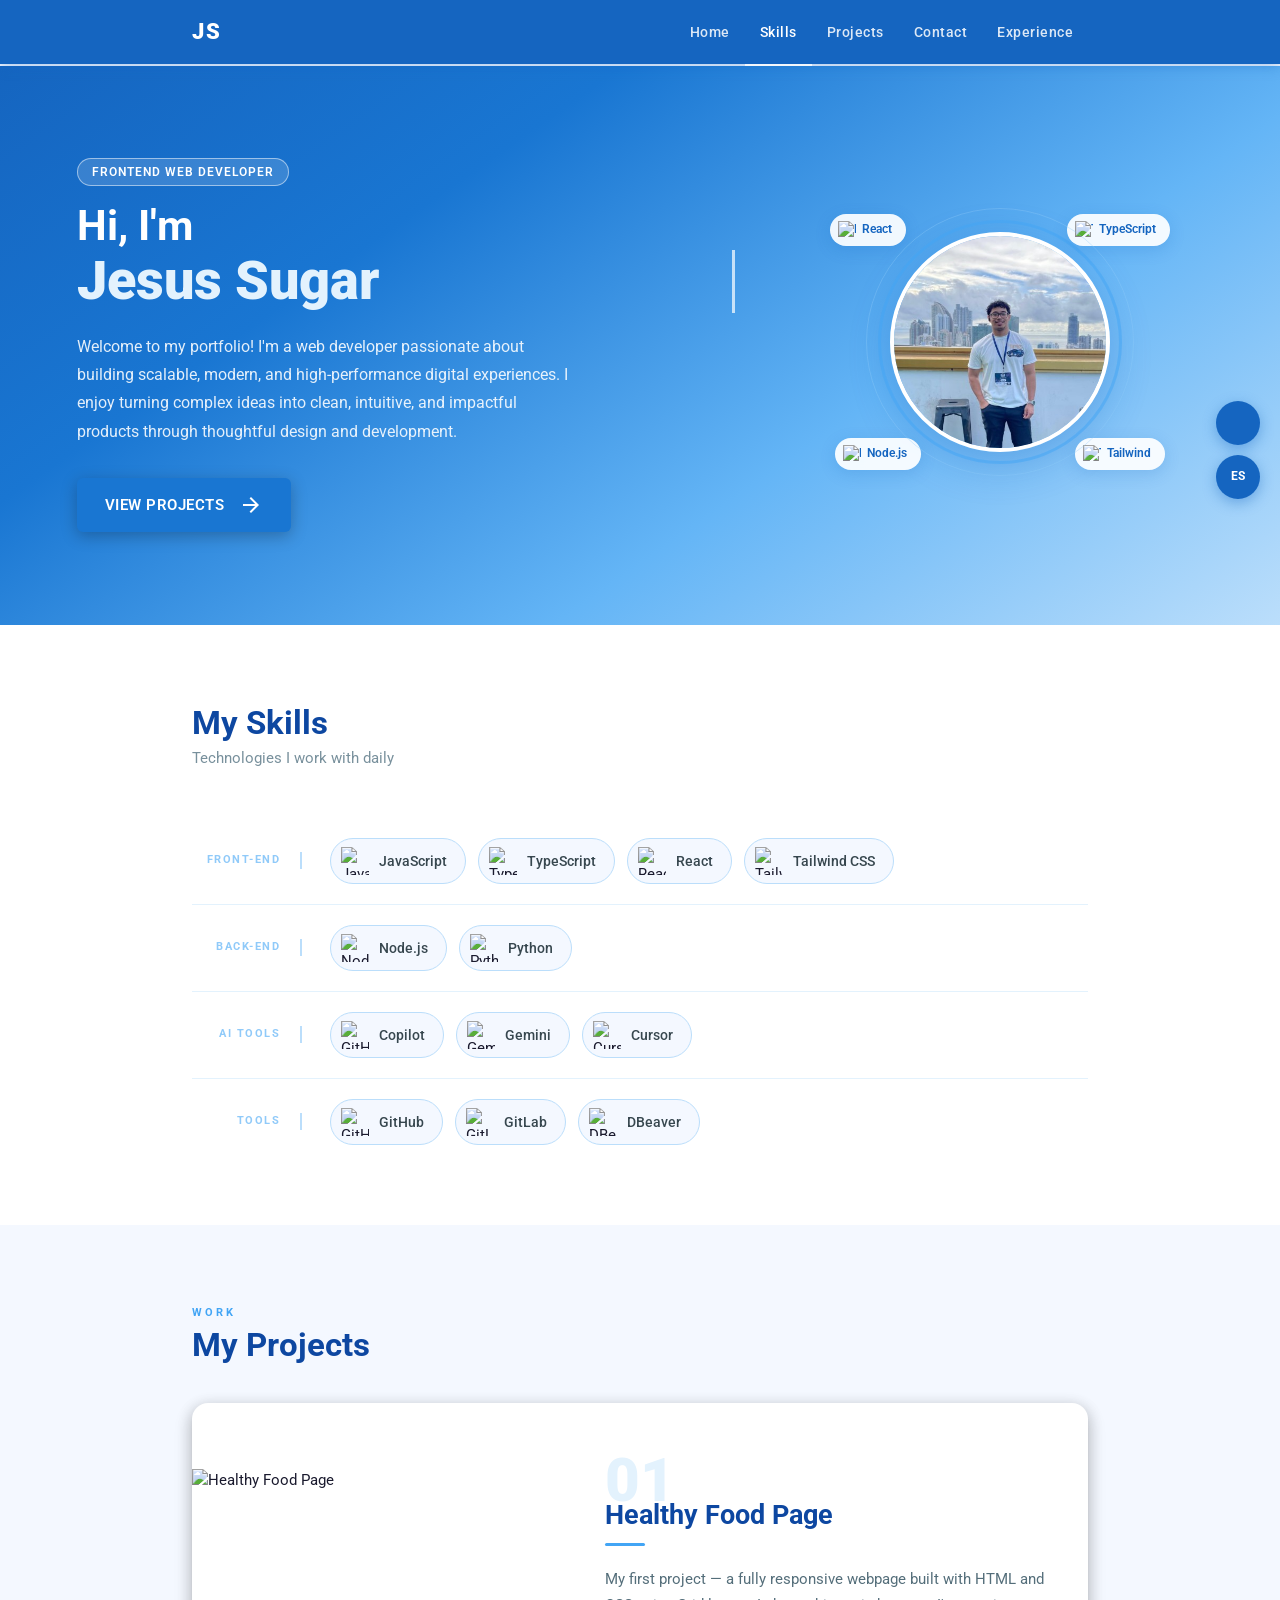
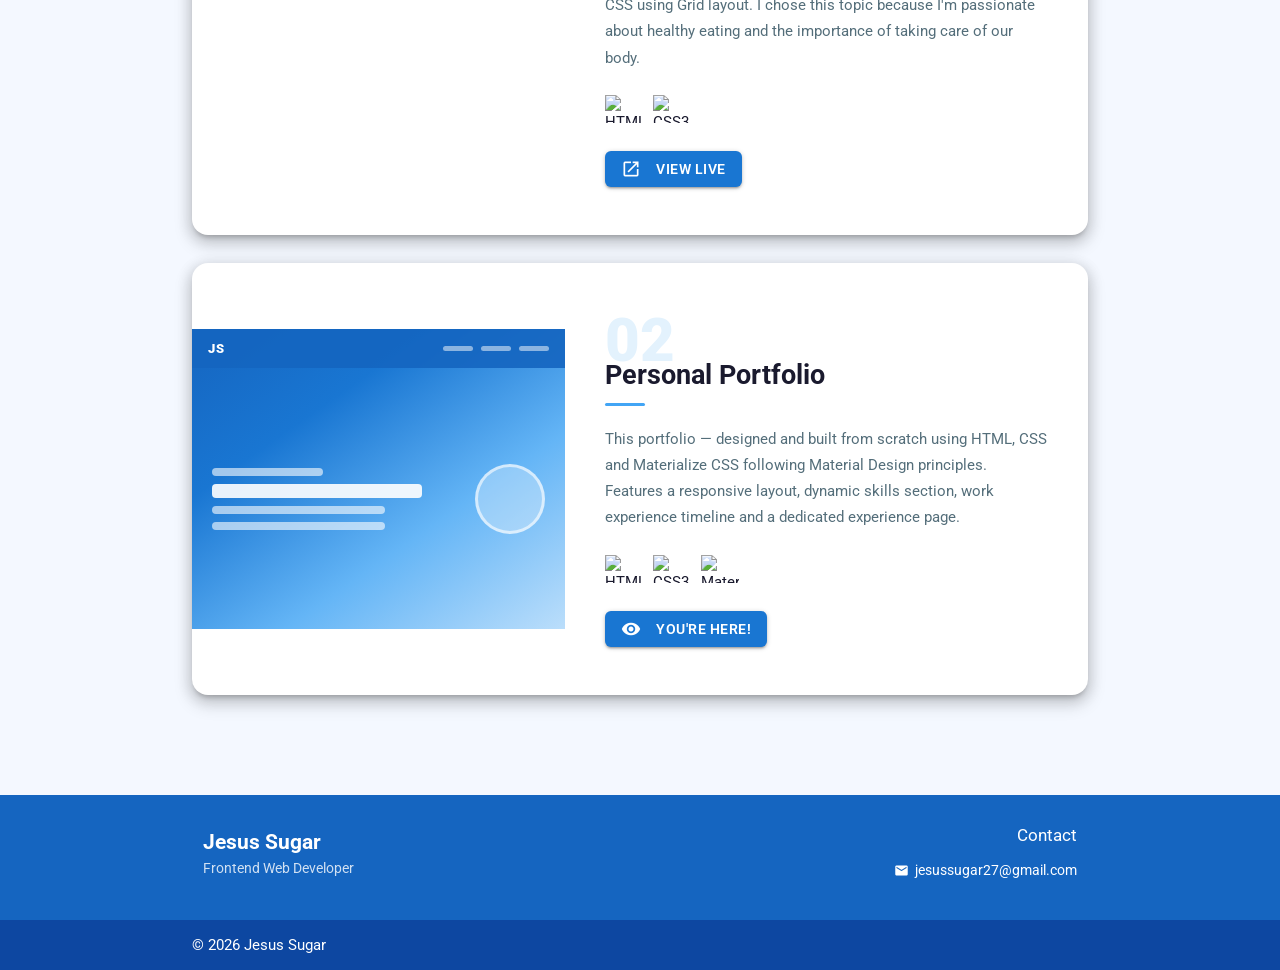
==== index.html @ a358cb71 "changing the position of the experience on the navbar" ====
<!DOCTYPE html>
<html lang="en">
<head>
    <meta charset="UTF-8">
    <meta name="viewport" content="width=device-width, initial-scale=1.0">
    <meta name="description" content="Jesus Sugar - Frontend Web Developer Portfolio">
    <link rel="stylesheet" href="https://cdnjs.cloudflare.com/ajax/libs/materialize/1.0.0/css/materialize.min.css">
    <link href="https://fonts.googleapis.com/icon?family=Material+Icons" rel="stylesheet">
    <link href="https://fonts.googleapis.com/css2?family=Roboto:wght@300;400;500;700;900&display=swap" rel="stylesheet">
    <link rel="stylesheet" href="Style.css">
    <title>Jesus Sugar - Portfolio</title>
</head>
<body>

    <header>
        <nav class="top-nav">
            <div class="nav-wrapper container">
                <a href="#hero" class="brand-logo">JS</a>
                <a href="#" data-target="mobile-nav" class="sidenav-trigger right">
                    <i class="material-icons">menu</i>
                </a>
                <ul class="right hide-on-med-and-down">
                    <li><a href="#hero"           data-i18n="nav.home">Home</a></li>
                    <li><a href="#technologies"   data-i18n="nav.skills">Skills</a></li>
                    <li><a href="#projects"       data-i18n="nav.projects">Projects</a></li>
                    <li><a href="#contact"        data-i18n="nav.contact">Contact</a></li>
                    <li><a href="experience.html" data-i18n="nav.experience">Experience</a></li>
                </ul>
            </div>
        </nav>
        <ul class="sidenav" id="mobile-nav">
            <li><a href="#hero"           data-i18n="nav.home">Home</a></li>
            <li><a href="#technologies"   data-i18n="nav.skills">Skills</a></li>
            <li><a href="#projects"       data-i18n="nav.projects">Projects</a></li>
            <li><a href="#contact"        data-i18n="nav.contact">Contact</a></li>
            <li><a href="experience.html" data-i18n="nav.experience">Experience</a></li>
        </ul>
    </header>

    <main>

        <!-- Hero -->
        <section id="hero" class="hero-section">
            <div class="row valign-wrapper hero-row no-margin">

                <div class="col s12 m7 hero-text-col">
                    <span class="hero-tag" data-i18n="hero.tag">Frontend Web Developer</span>
                    <h1 class="hero-title">
                        <span data-i18n="hero.greeting">Hi, I'm</span><br>
                        <span class="hero-name">Jesus Sugar</span>
                    </h1>
                    <p class="hero-description" data-i18n="hero.desc">
                        Welcome to my portfolio! I'm a web developer passionate about building scalable,
                        modern, and high-performance digital experiences. I enjoy turning complex ideas
                        into clean, intuitive, and impactful products through thoughtful design and development.
                    </p>
                    <a href="#projects" class="btn btn-large blue darken-2 waves-effect waves-light hero-btn">
                        <span data-i18n="hero.btn">View Projects</span>
                        <i class="material-icons right">arrow_forward</i>
                    </a>
                </div>

                <div class="col s12 m5 center-align hero-photo-col">
                    <div class="photo-ring">
                        <img src="./Picture/My image.jpg" alt="Jesus Sugar" class="profile-photo circle">
                        <div class="floating-chip fc-1"><img src="https://cdn.simpleicons.org/react/61DAFB" alt="React"> React</div>
                        <div class="floating-chip fc-2"><img src="https://cdn.simpleicons.org/typescript/3178C6" alt="TypeScript"> TypeScript</div>
                        <div class="floating-chip fc-3"><img src="https://cdn.simpleicons.org/nodedotjs/5FA04E" alt="Node.js"> Node.js</div>
                        <div class="floating-chip fc-4"><img src="https://cdn.simpleicons.org/tailwindcss/06B6D4" alt="Tailwind"> Tailwind</div>
                    </div>
                </div>

            </div>
        </section>

        <!-- Skills -->
        <section id="technologies" class="technologies-section">
            <div class="container">
                <div class="skills-header">
                    <h2 class="section-title" data-i18n="skills.title">My Skills</h2>
                    <p class="section-subtitle" data-i18n="skills.subtitle">Technologies I work with daily</p>
                </div>
                <div class="skill-group">
                    <div class="skill-label" data-i18n="skills.frontend">Front&#8209;end</div>
                    <div class="skill-chips">
                        <div class="tech-chip hoverable"><img src="https://cdn.simpleicons.org/javascript/F7DF1E" alt="JavaScript"><span>JavaScript</span></div>
                        <div class="tech-chip hoverable"><img src="https://cdn.simpleicons.org/typescript/3178C6" alt="TypeScript"><span>TypeScript</span></div>
                        <div class="tech-chip hoverable"><img src="https://cdn.simpleicons.org/react/61DAFB" alt="React"><span>React</span></div>
                        <div class="tech-chip hoverable"><img src="https://cdn.simpleicons.org/tailwindcss/06B6D4" alt="Tailwind CSS"><span>Tailwind CSS</span></div>
                    </div>
                </div>
                <div class="skill-group">
                    <div class="skill-label" data-i18n="skills.backend">Back&#8209;end</div>
                    <div class="skill-chips">
                        <div class="tech-chip hoverable"><img src="https://cdn.simpleicons.org/nodedotjs/5FA04E" alt="Node.js"><span>Node.js</span></div>
                        <div class="tech-chip hoverable"><img src="https://cdn.simpleicons.org/python/3776AB" alt="Python"><span>Python</span></div>
                    </div>
                </div>
                <div class="skill-group">
                    <div class="skill-label" data-i18n="skills.ai">AI Tools</div>
                    <div class="skill-chips">
                        <div class="tech-chip hoverable"><img src="https://cdn.simpleicons.org/githubcopilot/1565C0" alt="GitHub Copilot"><span>Copilot</span></div>
                        <div class="tech-chip hoverable"><img src="https://cdn.simpleicons.org/googlegemini/8E75B2" alt="Gemini"><span>Gemini</span></div>
                        <div class="tech-chip hoverable"><img src="https://cdn.simpleicons.org/cursor/1565C0" alt="Cursor"><span>Cursor</span></div>
                    </div>
                </div>
                <div class="skill-group no-border">
                    <div class="skill-label" data-i18n="skills.tools">Tools</div>
                    <div class="skill-chips">
                        <div class="tech-chip hoverable"><img src="https://cdn.simpleicons.org/github/181717" alt="GitHub"><span>GitHub</span></div>
                        <div class="tech-chip hoverable"><img src="https://cdn.simpleicons.org/gitlab/FC6D26" alt="GitLab"><span>GitLab</span></div>
                        <div class="tech-chip hoverable"><img src="https://cdn.simpleicons.org/dbeaver/1565C0" alt="DBeaver"><span>DBeaver</span></div>
                    </div>
                </div>
            </div>
        </section>

        <!-- Projects -->
        <section id="projects" class="projects-section">
            <div class="container">
                <div class="projects-header">
                    <span class="section-label" data-i18n="projects.label">WORK</span>
                    <h2 class="section-title" data-i18n="projects.title">My Projects</h2>
                </div>

                <div class="project-wide-card z-depth-3">
                    <div class="row no-margin valign-wrapper">
                        <div class="col s12 m5 no-padding">
                            <img src="./Picture/HEALTHYY.png" alt="Healthy Food Page" class="project-wide-img">
                        </div>
                        <div class="col s12 m7 project-content-col">
                            <span class="project-number">01</span>
                            <h3 class="project-title-wide">
                                <a href="https://healthy-food-pa.vercel.app/" target="_blank" rel="noopener">Healthy Food Page</a>
                            </h3>
                            <div class="project-divider"></div>
                            <p class="project-desc" data-i18n="projects.p1.desc">My first project &mdash; a fully responsive webpage built with HTML and CSS using Grid layout. I chose this topic because I'm passionate about healthy eating and the importance of taking care of our body.</p>
                            <div class="project-icons">
                                <img src="./Picture/html5 (1).svg" alt="HTML5" class="project-icon">
                                <img src="./Picture/css_old (1).svg" alt="CSS3" class="project-icon">
                            </div>
                            <a href="https://healthy-food-pa.vercel.app/" target="_blank" rel="noopener" class="btn blue darken-2 waves-effect waves-light project-btn">
                                <i class="material-icons left">open_in_new</i><span data-i18n="projects.p1.btn">View Live</span>
                            </a>
                        </div>
                    </div>
                </div>

                <div class="project-wide-card z-depth-3" style="margin-top:28px;">
                    <div class="row no-margin valign-wrapper">
                        <div class="col s12 m5 no-padding">
                            <div class="project-portfolio-preview">
                                <div class="preview-navbar"><span class="preview-logo">JS</span><div class="preview-nav-links"><span></span><span></span><span></span></div></div>
                                <div class="preview-hero"><div class="preview-text-lines"><span class="preview-line preview-line-sm"></span><span class="preview-line preview-line-lg"></span><span class="preview-line preview-line-md"></span><span class="preview-line preview-line-md"></span></div><div class="preview-circle"></div></div>
                            </div>
                        </div>
                        <div class="col s12 m7 project-content-col">
                            <span class="project-number">02</span>
                            <h3 class="project-title-wide"><span data-i18n="projects.p2.title">Personal Portfolio</span></h3>
                            <div class="project-divider"></div>
                            <p class="project-desc" data-i18n="projects.p2.desc">This portfolio &mdash; designed and built from scratch using HTML, CSS and Materialize CSS following Material Design principles. Features a responsive layout, dynamic skills section, work experience timeline and a dedicated experience page.</p>
                            <div class="project-icons">
                                <img src="./Picture/html5 (1).svg" alt="HTML5" class="project-icon">
                                <img src="./Picture/css_old (1).svg" alt="CSS3" class="project-icon">
                                <img src="https://cdn.simpleicons.org/materialdesign/757575" alt="Material Design" class="project-icon">
                            </div>
                            <a href="#hero" class="btn blue darken-2 waves-effect waves-light project-btn">
                                <i class="material-icons left">visibility</i><span data-i18n="projects.p2.btn">You're here!</span>
                            </a>
                        </div>
                    </div>
                </div>

            </div>
        </section>

    </main>

    <footer id="contact" class="page-footer blue darken-3">
        <div class="container">
            <div class="row">
                <div class="col s12 m6">
                    <h5 class="white-text footer-name">Jesus Sugar</h5>
                    <p class="white-text footer-role" data-i18n="footer.role">Frontend Web Developer</p>
                </div>
                <div class="col s12 m6 right-align-on-desktop">
                    <h6 class="white-text" data-i18n="footer.contact">Contact</h6>
                    <p><a href="mailto:jesussugar27@gmail.com" class="white-text footer-link"><i class="material-icons tiny">email</i> jesussugar27@gmail.com</a></p>
                </div>
            </div>
        </div>
        <div class="footer-copyright blue darken-4">
            <div class="container white-text">&copy; 2026 Jesus Sugar</div>
        </div>
    </footer>

    <script src="https://cdnjs.cloudflare.com/ajax/libs/materialize/1.0.0/js/materialize.min.js"></script>
    <script src="main.js"></script>
</body>
</html>
---- Style.css ----
/* ─── Global ─────────────────────────────────────────────── */
*, *::before, *::after {
    box-sizing: border-box;
}

html, body {
    overflow-x: hidden;
    width: 100%;
}

html {
    scroll-behavior: smooth;
    scroll-padding-top: 64px;
}

body {
    font-family: 'Roboto', sans-serif;
    background-color: #f4f8ff;
    color: #1a1a2e;
    margin: 0;
    padding: 0;
}

/* ─── Navbar ─────────────────────────────────────────────── */
.top-nav {
    background-color: #1565C0;
    position: sticky;
    top: 0;
    z-index: 100;
    box-shadow: 0 2px 12px rgba(21, 101, 192, 0.35);
}

.top-nav .brand-logo {
    font-weight: 900;
    font-size: 22px;
    letter-spacing: 2px;
    color: #ffffff;
}

.top-nav ul a {
    color: rgba(255, 255, 255, 0.85);
    font-weight: 500;
    font-size: 0.9rem;
    letter-spacing: 0.5px;
    transition: color 0.2s;
}

.top-nav ul a:hover {
    color: #ffffff;
    background: transparent;
}

.sidenav a {
    color: #1565C0;
    font-weight: 500;
}

/* ─── Hero ───────────────────────────────────────────────── */
.hero-section {
    background: linear-gradient(145deg, #1565C0 0%, #1976D2 30%, #64B5F6 65%, #BBDEFB 100%);
    padding: 89px 0 90px;
    position: relative;
    overflow: hidden;
    width: 100%;
}

.hero-row {
    min-height: 380px;
    width: 100%;
}

.hero-text-col {
    padding-left: 6% !important;
    padding-right: 16px;
}

.hero-photo-col {
    padding-right: 3% !important;
}

.hero-tag {
    display: inline-block;
    background-color: rgba(255, 255, 255, 0.15);
    color: #ffffff;
    border: 1px solid rgba(255, 255, 255, 0.5);
    border-radius: 20px;
    padding: 4px 14px;
    font-size: 0.8rem;
    font-weight: 600;
    letter-spacing: 1px;
    text-transform: uppercase;
    margin-bottom: 16px;
}

.hero-title {
    font-size: 2.8rem;
    font-weight: 700;
    color: #ffffff;
    line-height: 1.15;
    margin: 0 0 6px;
}

.hero-name {
    font-size: 3.6rem;
    font-weight: 900;
    color: #E3F2FD;
    display: block;
}

.hero-description {
    font-size: 1.05rem;
    line-height: 1.8;
    color: rgba(255, 255, 255, 0.88);
    max-width: 500px;
    margin: 20px 0 32px;
}

.hero-btn {
    border-radius: 6px;
    font-weight: 600;
    letter-spacing: 0.5px;
    color: #ffffff !important;
    box-shadow: 0 4px 16px rgba(0, 0, 0, 0.25);
}

/* Photo with decorative ring */
.hero-photo-col {
    position: relative;
    overflow: visible;
}

.photo-ring {
    display: inline-block;
    position: relative;
}

.photo-ring::before {
    content: '';
    position: absolute;
    inset: -12px;
    border-radius: 50%;
    border: 3px solid #42A5F5;
    opacity: 0.5;
}

.photo-ring::after {
    content: '';
    position: absolute;
    inset: -24px;
    border-radius: 50%;
    border: 1px solid #90CAF9;
    opacity: 0.35;
}

.profile-photo {
    width: 220px;
    height: 220px;
    object-fit: cover;
    border: 4px solid #ffffff;
    box-shadow: 0 12px 40px rgba(21, 101, 192, 0.3);
    display: block;
    margin: 0 auto;
}

/* ─── Floating chips (hero) ──────────────────────────────── */
.floating-chip {
    position: absolute;
    display: flex;
    align-items: center;
    gap: 6px;
    background: rgba(255, 255, 255, 0.92);
    backdrop-filter: blur(6px);
    border-radius: 20px;
    padding: 7px 14px 7px 8px;
    font-size: 0.78rem;
    font-weight: 600;
    color: #1565C0;
    box-shadow: 0 4px 16px rgba(21, 101, 192, 0.18);
    white-space: nowrap;
    animation: floatChip 3.5s ease-in-out infinite;
}

.floating-chip img {
    width: 18px;
    height: 18px;
    object-fit: contain;
}

.fc-1 { top: -18px;  left: -60px;  animation-delay: 0s;    }
.fc-2 { top: -18px;  right: -60px; animation-delay: 0.8s;  }
.fc-3 { bottom: -18px; left: -55px;  animation-delay: 1.6s;  }
.fc-4 { bottom: -18px; right: -55px; animation-delay: 2.4s;  }

@keyframes floatChip {
    0%,  100% { transform: translateY(0);   }
    50%        { transform: translateY(-7px); }
}

/* ─── Skills ─────────────────────────────────────────────── */
.technologies-section {
    padding: 80px 0 60px;
    background-color: #ffffff;
}

.skills-header {
    margin-bottom: 48px;
}

.section-title {
    font-size: 2.2rem;
    font-weight: 700;
    color: #0D47A1;
    margin: 0 0 6px;
}

.section-subtitle {
    font-size: 1rem;
    color: #78909c;
    margin: 0;
}

/* Horizontal category rows */
.skill-group {
    display: flex;
    align-items: center;
    gap: 28px;
    padding: 20px 0;
    border-bottom: 1px solid #E3F2FD;
}

.skill-group.no-border {
    border-bottom: none;
}

.skill-label {
    flex: 0 0 110px;
    font-size: 0.75rem;
    font-weight: 700;
    text-transform: uppercase;
    letter-spacing: 1.5px;
    color: #90CAF9;
    text-align: right;
    padding-right: 20px;
    border-right: 2px solid #BBDEFB;
    white-space: nowrap;
}

.skill-chips {
    display: flex;
    flex-wrap: wrap;
    gap: 12px;
}

/* Chip: icon + label side by side */
.tech-chip {
    display: flex;
    align-items: center;
    gap: 10px;
    background-color: #f4f8ff;
    border: 1px solid #BBDEFB;
    border-radius: 40px;
    padding: 8px 18px 8px 10px;
    cursor: default;
    transition: box-shadow 0.2s, transform 0.2s, border-color 0.2s;
}

.tech-chip:hover {
    transform: translateY(-2px);
    border-color: #90CAF9;
    box-shadow: 0 4px 14px rgba(21, 101, 192, 0.12);
}

.tech-chip img {
    width: 28px;
    height: 28px;
    object-fit: contain;
    flex-shrink: 0;
}

.tech-chip span {
    font-size: 0.9rem;
    font-weight: 500;
    color: #37474f;
    white-space: nowrap;
}

/* ─── Experience ─────────────────────────────────────────── */
.experience-section {
    padding: 80px 0 60px;
    background-color: #f4f8ff;
}

.experience-header {
    margin-bottom: 48px;
}

.timeline {
    position: relative;
    padding-left: 36px;
}

.timeline::before {
    content: '';
    position: absolute;
    left: 8px;
    top: 0;
    bottom: 0;
    width: 2px;
    background: linear-gradient(to bottom, #1565C0, #BBDEFB);
    border-radius: 2px;
}

.timeline-item {
    position: relative;
    margin-bottom: 20px;
}

.timeline-dot {
    position: absolute;
    left: -32px;
    top: 24px;
    width: 14px;
    height: 14px;
    border-radius: 50%;
    background-color: #1565C0;
    border: 3px solid #ffffff;
    box-shadow: 0 0 0 2px #1565C0;
}

.timeline-card {
    background: #ffffff;
    border-radius: 12px;
    padding: 28px 32px;
    border-left: 4px solid #1565C0;
}

.timeline-card-header {
    display: flex;
    justify-content: space-between;
    align-items: flex-start;
    gap: 16px;
    flex-wrap: wrap;
    margin-bottom: 16px;
}

.exp-role {
    font-size: 1.3rem;
    font-weight: 700;
    color: #0D47A1;
    margin: 0 0 4px;
}

.exp-company {
    font-size: 0.95rem;
    color: #546e7a;
    font-weight: 500;
    margin: 0;
    display: flex;
    align-items: center;
    gap: 4px;
}

.exp-date {
    font-size: 0.8rem;
    font-weight: 600;
    color: #ffffff;
    background-color: #1565C0;
    border-radius: 20px;
    padding: 4px 12px;
    white-space: nowrap;
    display: flex;
    align-items: center;
    gap: 4px;
    height: fit-content;
}

.exp-description {
    font-size: 0.98rem;
    line-height: 1.75;
    color: #546e7a;
    margin-bottom: 20px;
}

.exp-tags {
    display: flex;
    flex-wrap: wrap;
    gap: 8px;
}

.exp-tag {
    font-size: 0.78rem;
    font-weight: 600;
    color: #1565C0;
    background-color: #E3F2FD;
    border: 1px solid #BBDEFB;
    border-radius: 4px;
    padding: 3px 10px;
    letter-spacing: 0.3px;
}

/* ─── Projects ───────────────────────────────────────────── */
.projects-section {
    padding: 80px 0 100px;
    background-color: #f4f8ff;
}

.projects-header {
    margin-bottom: 40px;
}

.section-label {
    font-size: 0.72rem;
    font-weight: 700;
    letter-spacing: 3px;
    color: #42A5F5;
    text-transform: uppercase;
    display: block;
    margin-bottom: 6px;
}

/* Wide horizontal project card */
.project-wide-card {
    background: #ffffff;
    border-radius: 16px;
    overflow: hidden;
}

.no-margin {
    margin: 0 !important;
}

.no-padding {
    padding: 0 !important;
}

.project-wide-img {
    width: 100%;
    height: 100%;
    min-height: 300px;
    object-fit: cover;
    display: block;
}

.project-content-col {
    padding: 48px 40px !important;
}

.project-number {
    font-size: 4rem;
    font-weight: 900;
    color: #E3F2FD;
    line-height: 1;
    display: block;
    margin-bottom: -10px;
}

.project-title-wide {
    font-size: 1.8rem;
    font-weight: 700;
    margin: 0 0 12px;
}

.project-title-wide a {
    color: #0D47A1;
    text-decoration: none;
    transition: color 0.2s;
}

.project-title-wide a:hover {
    color: #1976D2;
}

.project-divider {
    width: 40px;
    height: 3px;
    background-color: #42A5F5;
    border-radius: 2px;
    margin-bottom: 20px;
}

.project-desc {
    font-size: 1rem;
    line-height: 1.75;
    color: #546e7a;
    margin-bottom: 24px;
}

.project-icons {
    display: flex;
    align-items: center;
    gap: 10px;
    margin-bottom: 28px;
}

.project-icon {
    width: 38px;
    height: 28px;
    object-fit: contain;
}

.project-btn {
    border-radius: 6px;
    font-weight: 600;
}

/* ─── Portfolio preview (project 02) ────────────────────── */
.project-portfolio-preview {
    width: 100%;
    height: 100%;
    min-height: 300px;
    background: linear-gradient(145deg, #1565C0 0%, #1976D2 30%, #64B5F6 65%, #BBDEFB 100%);
    display: flex;
    flex-direction: column;
    overflow: hidden;
}

.preview-navbar {
    background-color: rgba(21, 101, 192, 0.9);
    display: flex;
    align-items: center;
    justify-content: space-between;
    padding: 10px 16px;
}

.preview-logo {
    color: #fff;
    font-weight: 900;
    font-size: 13px;
    letter-spacing: 1px;
}

.preview-nav-links {
    display: flex;
    gap: 8px;
}

.preview-nav-links span {
    display: block;
    width: 30px;
    height: 5px;
    background: rgba(255,255,255,0.5);
    border-radius: 3px;
}

.preview-hero {
    flex: 1;
    display: flex;
    align-items: center;
    justify-content: space-between;
    padding: 24px 20px;
    gap: 16px;
}

.preview-text-lines {
    display: flex;
    flex-direction: column;
    gap: 8px;
    flex: 1;
}

.preview-line {
    display: block;
    height: 8px;
    background: rgba(255,255,255,0.6);
    border-radius: 4px;
}

.preview-line-sm  { width: 45%; }
.preview-line-lg  { width: 85%; background: rgba(255,255,255,0.9); height: 14px; }
.preview-line-md  { width: 70%; }

.preview-circle {
    width: 70px;
    height: 70px;
    border-radius: 50%;
    background: rgba(255,255,255,0.3);
    border: 3px solid rgba(255,255,255,0.6);
    flex-shrink: 0;
}

/* ─── Footer ─────────────────────────────────────────────── */
.page-footer {
    margin-top: 0;
}

.footer-name {
    font-size: 1.4rem;
    font-weight: 700;
    margin-bottom: 4px;
}

.footer-role {
    font-size: 0.9rem;
    opacity: 0.8;
    margin: 0;
}

.right-align-on-desktop {
    text-align: right;
}

.footer-link {
    display: inline-flex;
    align-items: center;
    gap: 6px;
    font-size: 0.95rem;
    transition: opacity 0.2s;
}

.footer-link:hover {
    opacity: 0.75;
}

/* ─── Dark mode ─────────────────────────────────────────────── */
[data-theme="dark"] body                  { background-color: #0d1117; color: #e6edf3; }
[data-theme="dark"] .technologies-section { background-color: #161b22; }
[data-theme="dark"] .projects-section      { background-color: #0d1117; }
[data-theme="dark"] .experience-section    { background-color: #0d1117; }
[data-theme="dark"] .project-wide-card     { background-color: #161b22; }
[data-theme="dark"] .timeline-card         { background-color: #161b22; }
[data-theme="dark"] .tech-chip             { background-color: #21262d; border-color: #30363d; }
[data-theme="dark"] .tech-chip span        { color: #c9d1d9; }
[data-theme="dark"] .skill-group           { border-bottom-color: #21262d; }
[data-theme="dark"] .section-title         { color: #58a6ff; }
[data-theme="dark"] .section-subtitle      { color: #8b949e; }
[data-theme="dark"] .skill-label           { color: #388bfd; border-right-color: #30363d; }
[data-theme="dark"] .project-title-wide a  { color: #58a6ff; }
[data-theme="dark"] .project-desc          { color: #8b949e; }
[data-theme="dark"] .project-number        { color: #21262d; }
[data-theme="dark"] .exp-tag               { background-color: #1a2845; color: #58a6ff; border-color: #1f3a6e; }
[data-theme="dark"] .exp-role              { color: #58a6ff; }
[data-theme="dark"] .exp-company           { color: #8b949e; }
[data-theme="dark"] .exp-description       { color: #8b949e; }
[data-theme="dark"] .section-label         { color: #388bfd; }
[data-theme="dark"] .project-divider       { background-color: #388bfd; }
[data-theme="dark"] .skills-header,
[data-theme="dark"] .projects-header,
[data-theme="dark"] .experience-header     { color: #e6edf3; }

/* ─── Floating controls (theme + lang) ───────────────────── */
.floating-controls {
    position: fixed;
    right: 20px;
    top: 50%;
    transform: translateY(-50%);
    display: flex;
    flex-direction: column;
    gap: 10px;
    z-index: 998;
}

.floating-controls button {
    width: 44px;
    height: 44px;
    border-radius: 50%;
    background-color: #1565C0;
    color: #ffffff;
    border: none;
    cursor: pointer;
    display: flex;
    align-items: center;
    justify-content: center;
    box-shadow: 0 4px 14px rgba(21, 101, 192, 0.4);
    transition: background-color 0.2s, transform 0.2s;
    font-size: 0.78rem;
    font-weight: 700;
    font-family: 'Roboto', sans-serif;
}

.floating-controls button:hover {
    background-color: #1976D2;
    transform: scale(1.1);
}

/* ─── Scroll reveal ──────────────────────────────────────── */
.reveal {
    opacity: 0;
    transform: translateY(28px);
    transition: opacity 0.55s ease, transform 0.55s ease;
}

.reveal-visible {
    opacity: 1;
    transform: translateY(0);
}

/* ─── Nav active link ────────────────────────────────────── */
.top-nav ul a.nav-current {
    color: #ffffff !important;
    border-bottom: 2px solid rgba(255, 255, 255, 0.8);
}

/* ─── Back to top button ─────────────────────────────────── */
#back-to-top {
    position: fixed;
    bottom: 32px;
    right: 32px;
    width: 46px;
    height: 46px;
    border-radius: 50%;
    background-color: #1565C0;
    color: #ffffff;
    border: none;
    cursor: pointer;
    display: flex;
    align-items: center;
    justify-content: center;
    box-shadow: 0 4px 16px rgba(21, 101, 192, 0.4);
    opacity: 0;
    transform: translateY(16px);
    transition: opacity 0.3s ease, transform 0.3s ease, background-color 0.2s;
    z-index: 999;
    pointer-events: none;
}

#back-to-top.btt-visible {
    opacity: 1;
    transform: translateY(0);
    pointer-events: auto;
}

#back-to-top:hover {
    background-color: #1976D2;
}

/* ─── Responsive tablet ──────────────────────────────────── */
@media (max-width: 992px) {
    .hero-section {
        background: linear-gradient(145deg, #1565C0 0%, #1976D2 30%, #64B5F6 65%, #BBDEFB 100%);
        padding: 60px 0 70px;
    }

    .hero-text-col {
        padding-left: 5% !important;
        padding-right: 5% !important;
    }

    .hero-photo-col {
        padding-right: 5% !important;
    }

    .hero-title {
        font-size: 2.2rem;
    }

    .hero-name {
        font-size: 2.8rem;
    }

    .hero-photo-col {
        margin-top: 40px;
    }

    .skill-group {
        flex-direction: column;
        align-items: flex-start;
        gap: 12px;
    }

    .skill-label {
        border-right: none;
        border-bottom: 2px solid #BBDEFB;
        padding-right: 0;
        padding-bottom: 6px;
        text-align: left;
        flex: none;
    }

    .project-wide-img {
        min-height: 220px;
    }

    .project-content-col {
        padding: 32px 24px !important;
    }

    .right-align-on-desktop {
        text-align: left;
        margin-top: 20px;
    }
}

/* ─── Responsive mobile ──────────────────────────────────── */
@media (max-width: 600px) {

    /* Hero */
    .hero-section {
        padding: 44px 0 52px;
    }

    .hero-row {
        min-height: unset;
    }

    .hero-tag {
        font-size: 0.72rem;
        padding: 3px 12px;
    }

    .hero-title {
        font-size: 1.7rem;
    }

    .hero-name {
        font-size: 2.1rem;
    }

    .hero-description {
        font-size: 0.92rem;
        margin: 14px 0 24px;
    }

    .hero-btn {
        width: 100%;
        text-align: center;
    }

    .hero-photo-col {
        margin-top: 36px;
        margin-bottom: 4px;
    }

    .floating-chip {
        display: none;
    }

    .profile-photo {
        width: 150px;
        height: 150px;
    }

    /* Skills */
    .technologies-section {
        padding: 50px 0 36px;
    }

    .skills-header {
        margin-bottom: 28px;
    }

    .section-title {
        font-size: 1.7rem;
    }

    .skill-group {
        padding: 14px 0;
        gap: 10px;
    }

    .skill-chips {
        gap: 8px;
    }

    .tech-chip {
        padding: 6px 12px 6px 8px;
        gap: 7px;
    }

    .tech-chip img {
        width: 22px;
        height: 22px;
    }

    .tech-chip span {
        font-size: 0.82rem;
    }

    /* Experience (index) */
    .experience-section {
        padding: 50px 0 36px;
    }

    .timeline {
        padding-left: 26px;
    }

    .timeline::before {
        left: 6px;
    }

    .timeline-dot {
        left: -22px;
        width: 12px;
        height: 12px;
        top: 20px;
    }

    .timeline-card {
        padding: 18px 16px;
    }

    .exp-role {
        font-size: 1.1rem;
    }

    .exp-date {
        font-size: 0.72rem;
        padding: 3px 10px;
    }

    .exp-tags {
        gap: 6px;
    }

    .exp-tag {
        font-size: 0.72rem;
        padding: 2px 8px;
    }

    /* Projects */
    .projects-section {
        padding: 50px 0 60px;
    }

    .projects-header {
        margin-bottom: 24px;
    }

    .project-wide-img {
        min-height: 180px;
        max-height: 220px;
    }

    .project-content-col {
        padding: 22px 18px !important;
    }

    .project-number {
        font-size: 2.2rem;
    }

    .project-title-wide {
        font-size: 1.3rem;
    }

    .project-desc {
        font-size: 0.92rem;
    }

    .project-btn {
        width: 100%;
        text-align: center;
    }

    /* Footer */
    .footer-name {
        font-size: 1.2rem;
    }
}
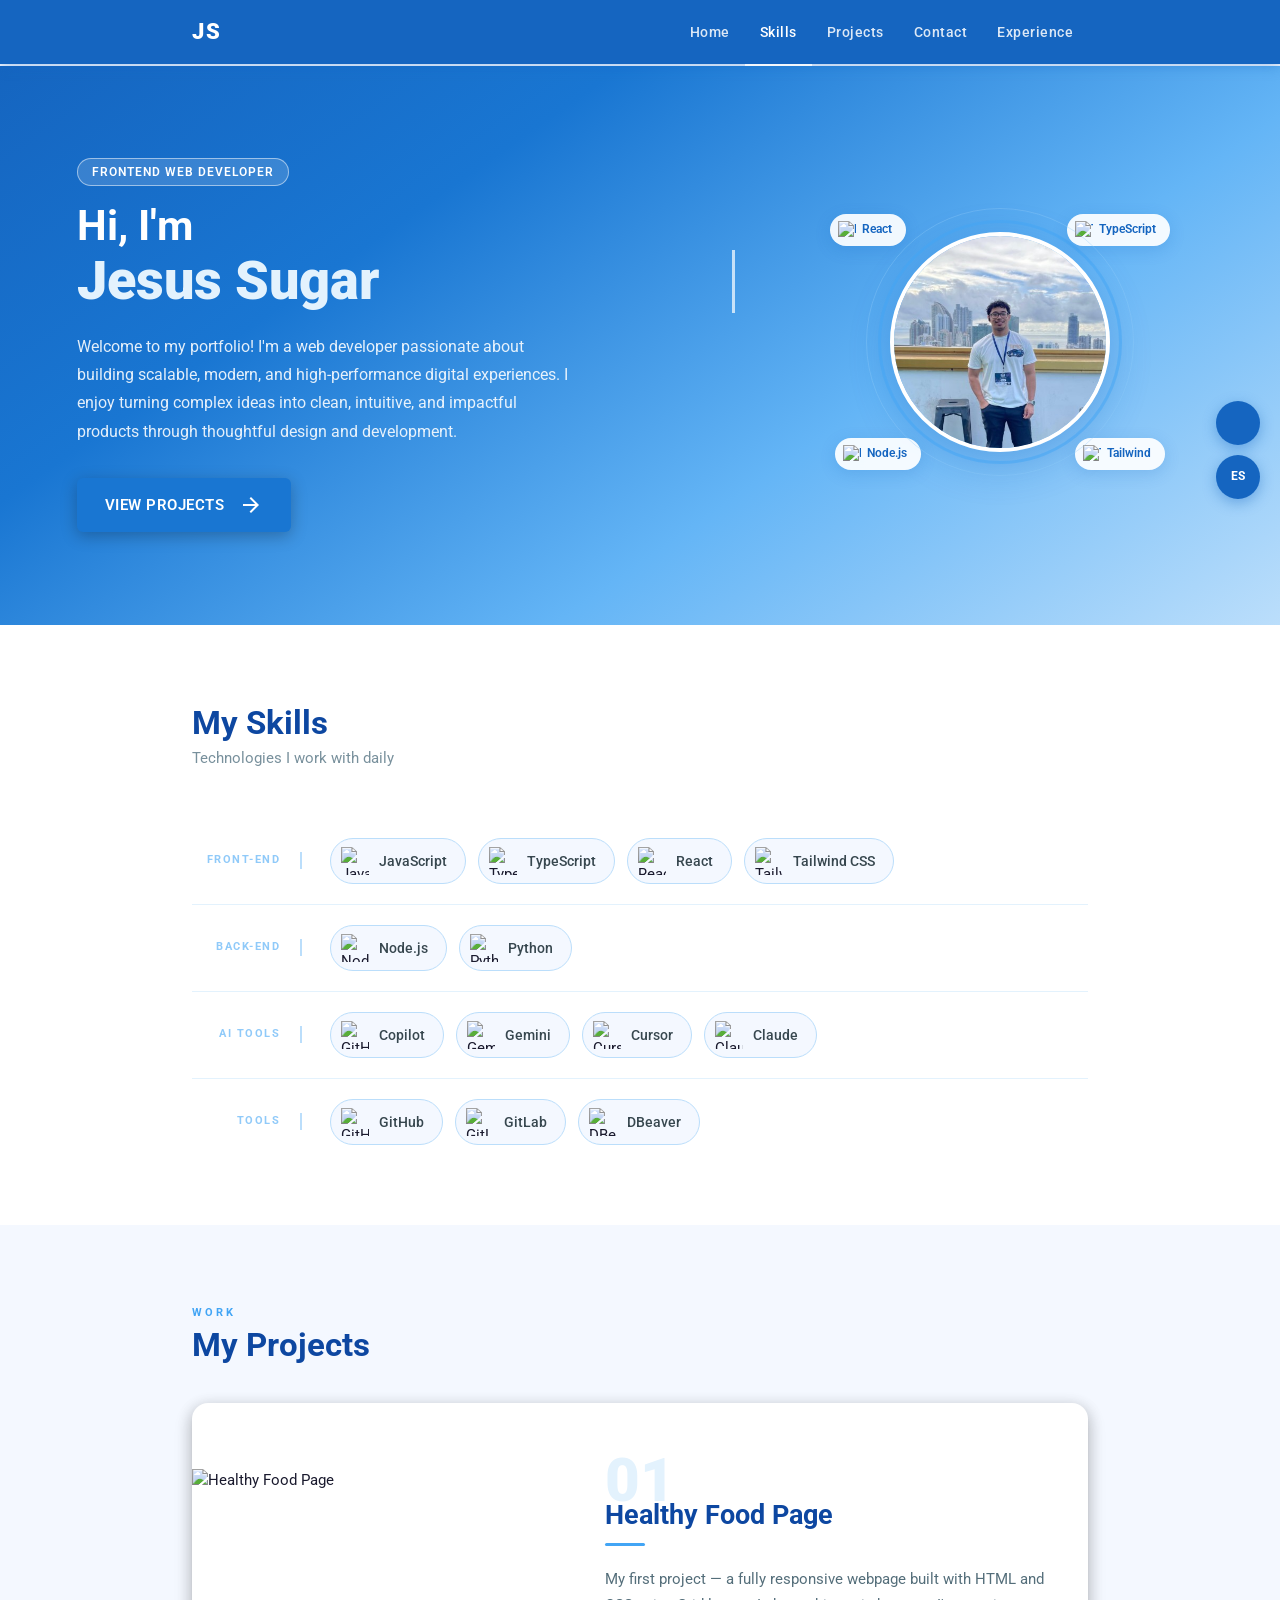
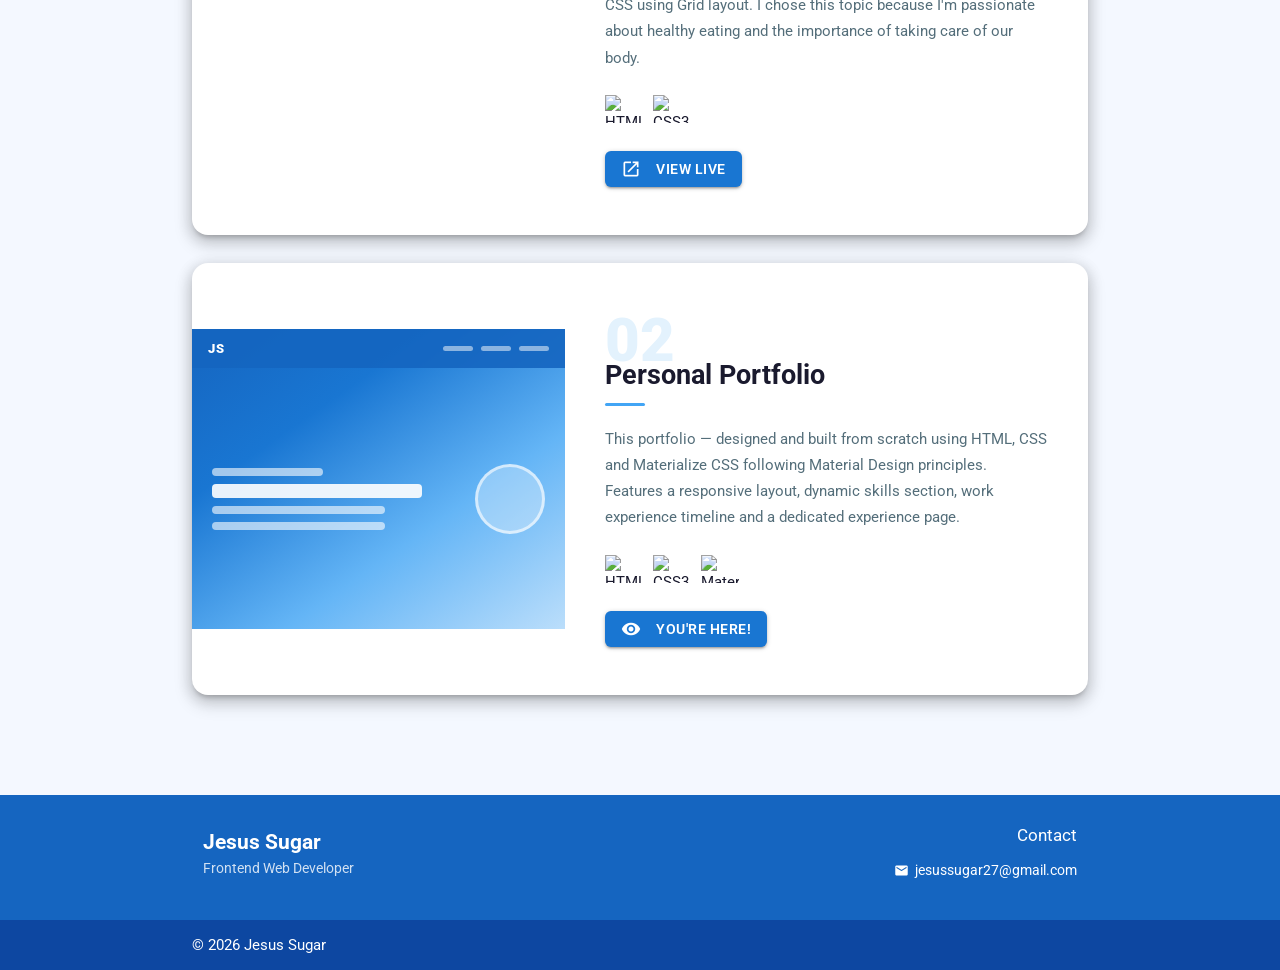
==== commit 46ba721e: "adding claude to AI" ====
--- a/index.html
+++ b/index.html
@@ -102,6 +102,8 @@
                         <div class="tech-chip hoverable"><img src="https://cdn.simpleicons.org/githubcopilot/1565C0" alt="GitHub Copilot"><span>Copilot</span></div>
                         <div class="tech-chip hoverable"><img src="https://cdn.simpleicons.org/googlegemini/8E75B2" alt="Gemini"><span>Gemini</span></div>
                         <div class="tech-chip hoverable"><img src="https://cdn.simpleicons.org/cursor/1565C0" alt="Cursor"><span>Cursor</span></div>
+                        <div class="tech-chip hoverable"><img src="https://cdn.simpleicons.org/Claude/1565C0" alt="Claude"><span>Claude</span></div>
+
                     </div>
                 </div>
                 <div class="skill-group no-border">
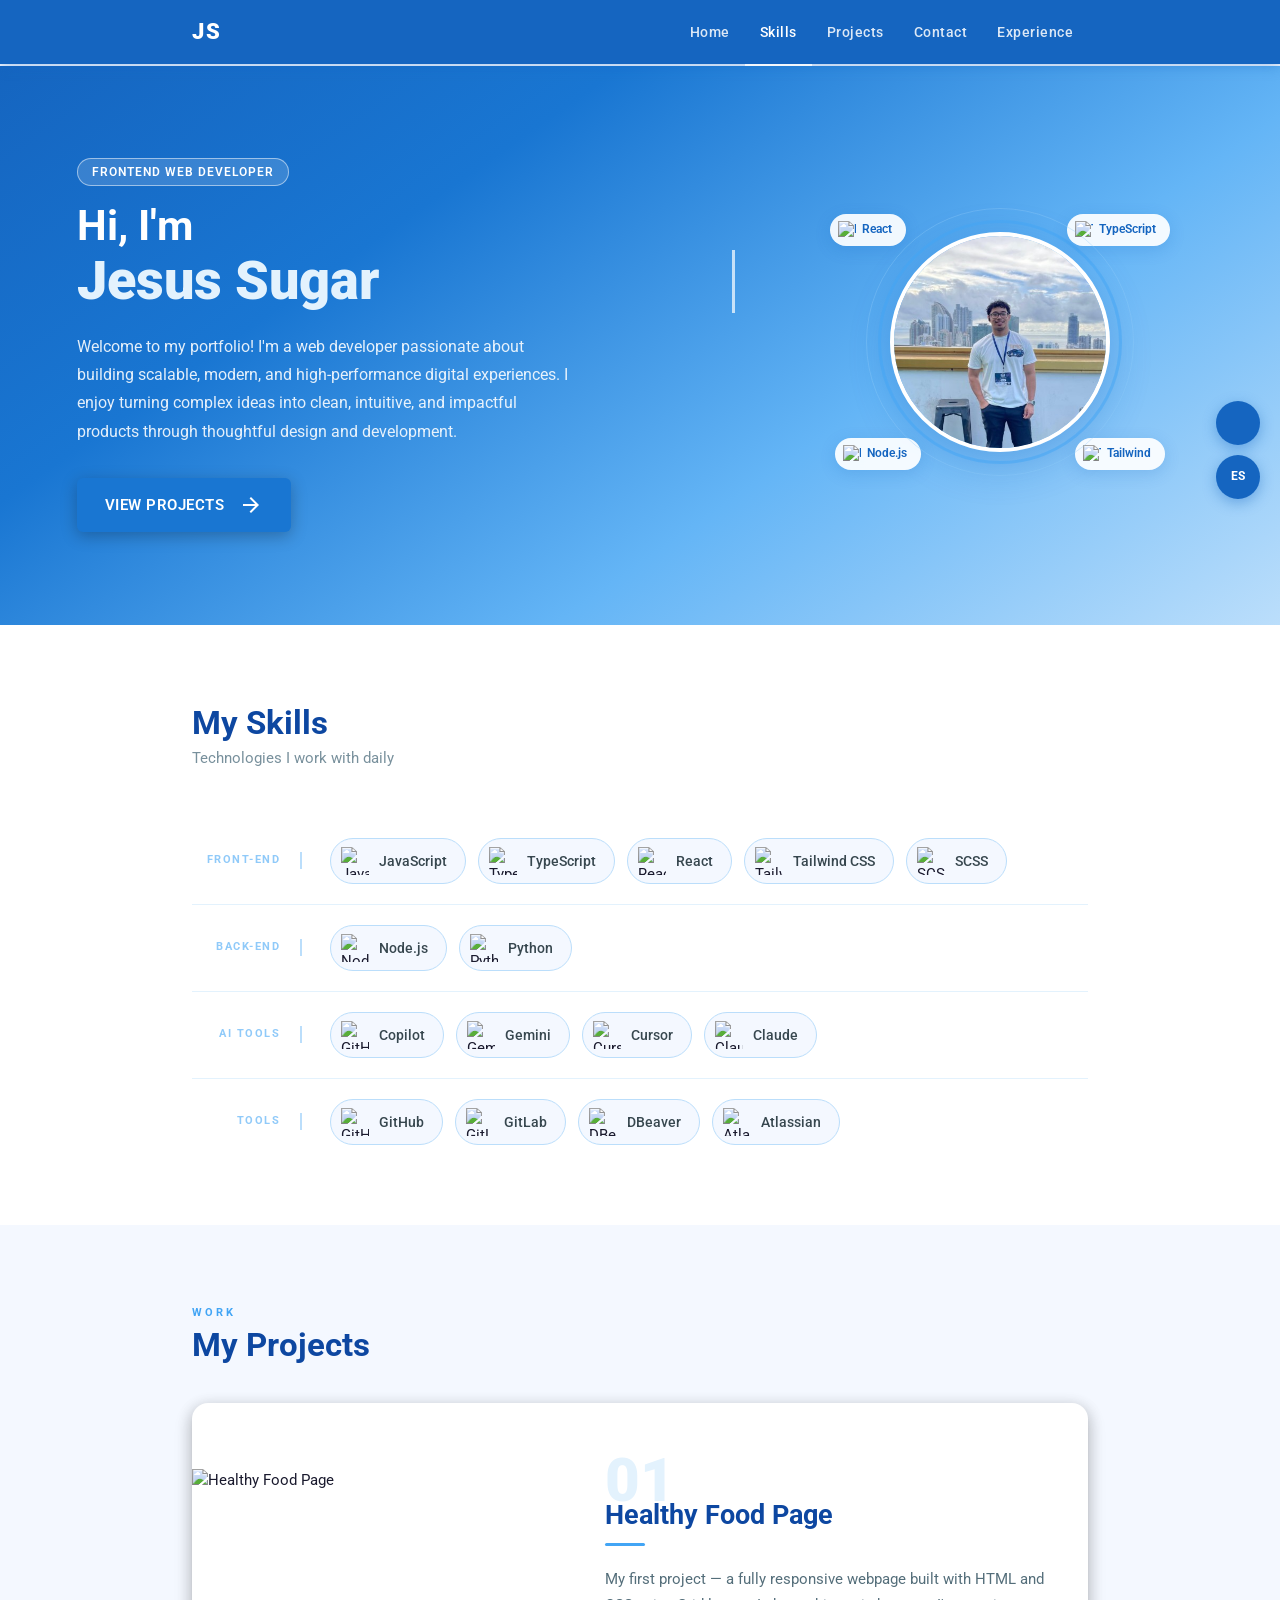
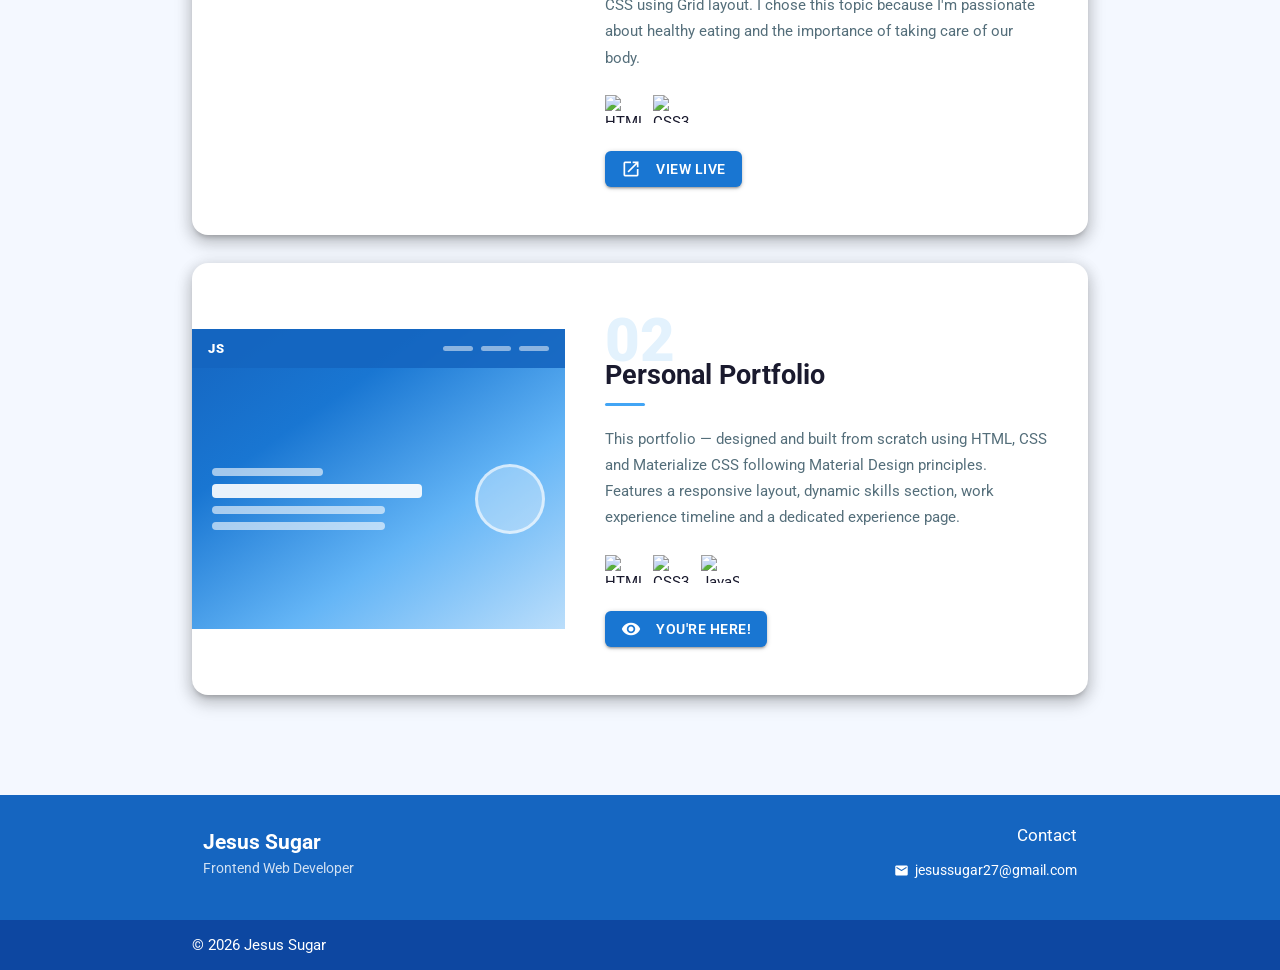
==== commit 792c7843: "changes for the skill and tools" ====
--- a/index.html
+++ b/index.html
@@ -87,6 +87,8 @@
                         <div class="tech-chip hoverable"><img src="https://cdn.simpleicons.org/typescript/3178C6" alt="TypeScript"><span>TypeScript</span></div>
                         <div class="tech-chip hoverable"><img src="https://cdn.simpleicons.org/react/61DAFB" alt="React"><span>React</span></div>
                         <div class="tech-chip hoverable"><img src="https://cdn.simpleicons.org/tailwindcss/06B6D4" alt="Tailwind CSS"><span>Tailwind CSS</span></div>
+                        <div class="tech-chip hoverable"><img src="https://cdn.simpleicons.org/sass/CC6699" alt="SCSS"><span>SCSS</span></div>
+
                     </div>
                 </div>
                 <div class="skill-group">
@@ -112,6 +114,7 @@
                         <div class="tech-chip hoverable"><img src="https://cdn.simpleicons.org/github/181717" alt="GitHub"><span>GitHub</span></div>
                         <div class="tech-chip hoverable"><img src="https://cdn.simpleicons.org/gitlab/FC6D26" alt="GitLab"><span>GitLab</span></div>
                         <div class="tech-chip hoverable"><img src="https://cdn.simpleicons.org/dbeaver/1565C0" alt="DBeaver"><span>DBeaver</span></div>
+                        <div class="tech-chip hoverable"><img src="https://cdn.simpleicons.org/atlassian/1565C0" alt="Atlassian"><span>Atlassian</span></div>
                     </div>
                 </div>
             </div>
@@ -164,7 +167,7 @@
                             <div class="project-icons">
                                 <img src="./Picture/html5 (1).svg" alt="HTML5" class="project-icon">
                                 <img src="./Picture/css_old (1).svg" alt="CSS3" class="project-icon">
-                                <img src="https://cdn.simpleicons.org/materialdesign/757575" alt="Material Design" class="project-icon">
+                                <img src="https://cdn.simpleicons.org/javascript/F7DF1E" alt="JavaScript" class="project-icon">
                             </div>
                             <a href="#hero" class="btn blue darken-2 waves-effect waves-light project-btn">
                                 <i class="material-icons left">visibility</i><span data-i18n="projects.p2.btn">You're here!</span>
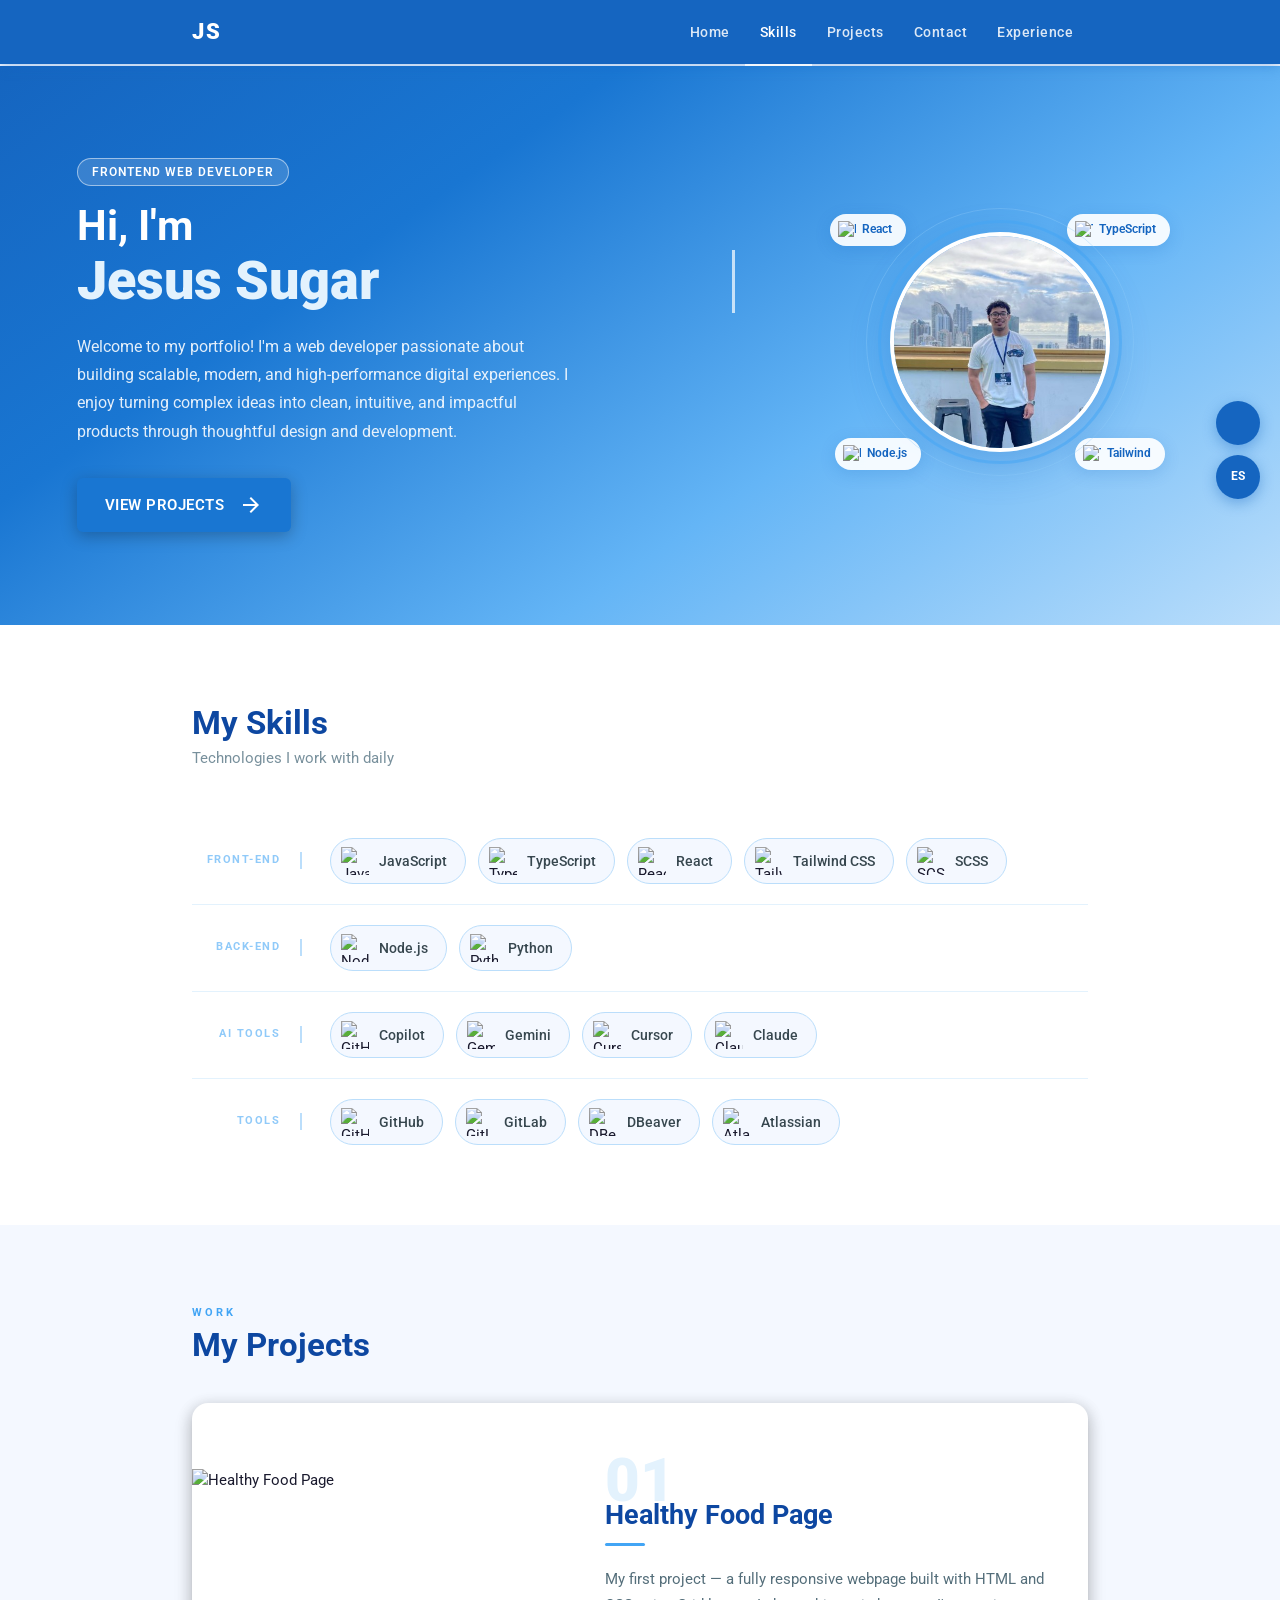
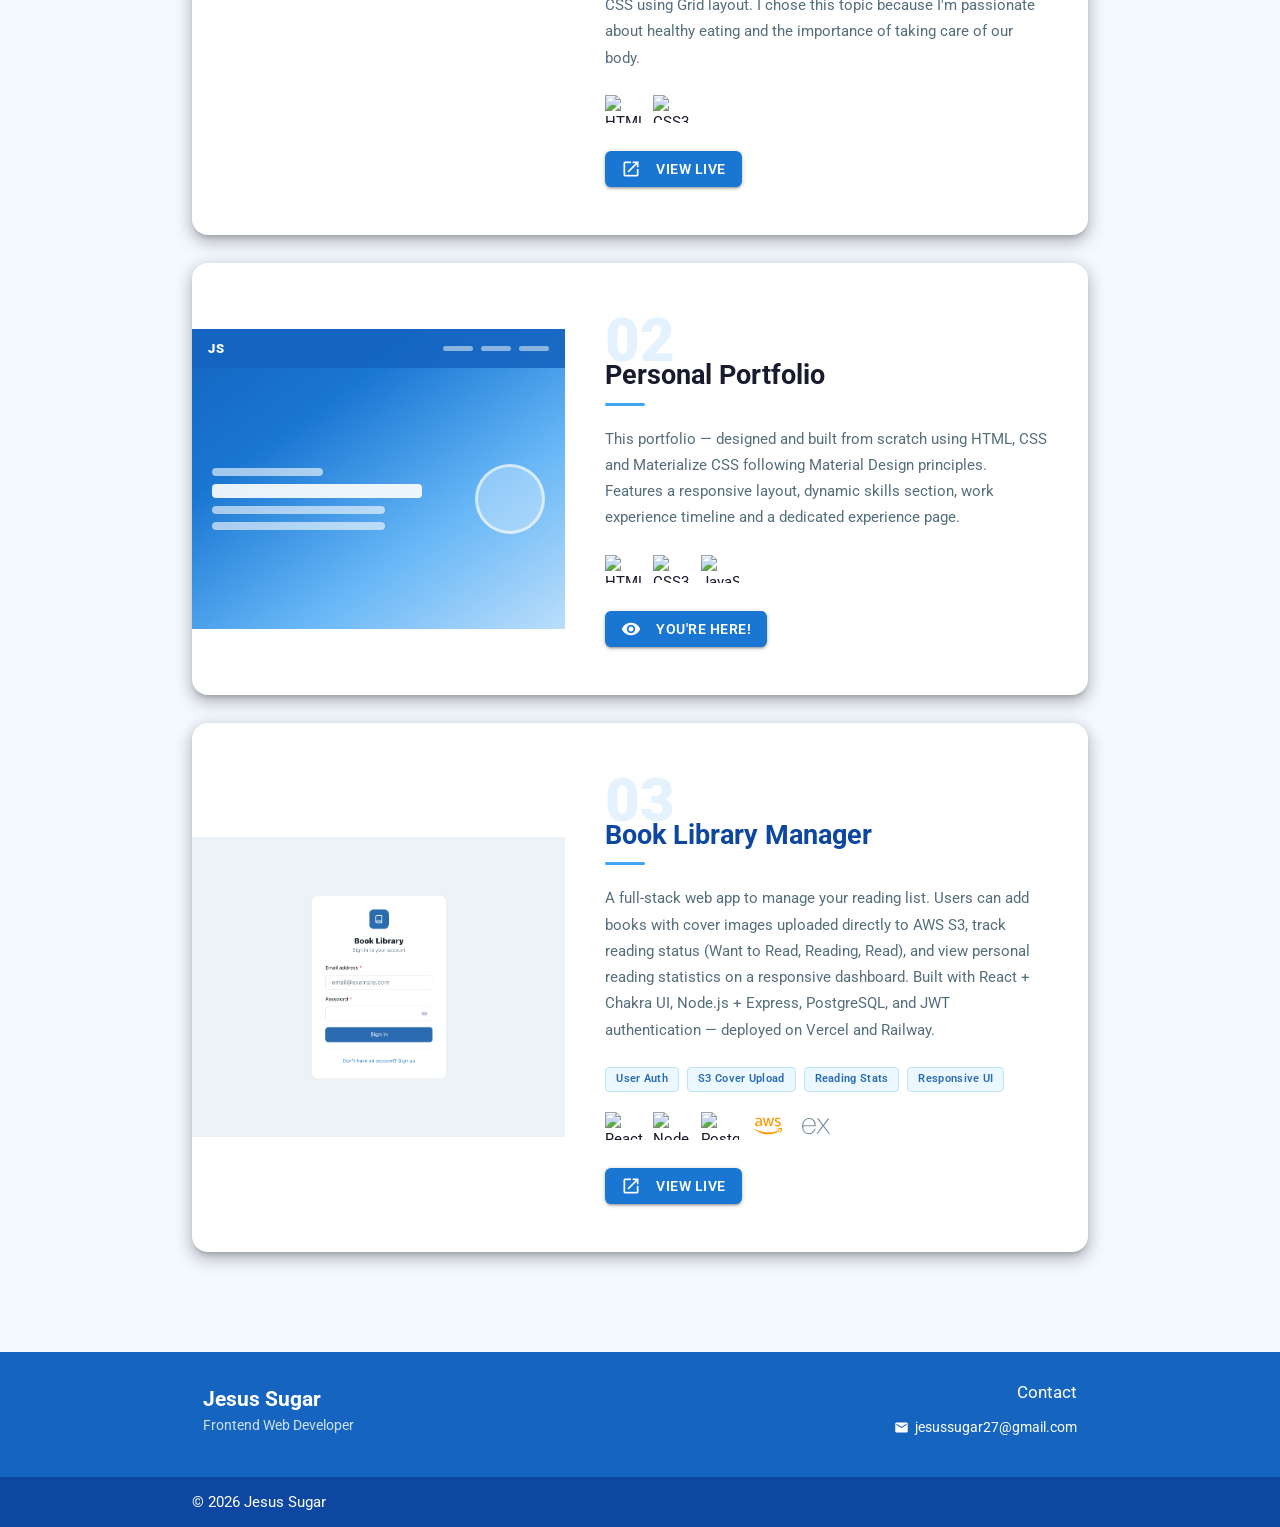
==== commit ccaa0481: "Add Book Library Manager project to portfolio. Showcase the full-stack reading list app with live de" ====
--- a/index.html
+++ b/index.html
@@ -44,7 +44,7 @@
             <div class="row valign-wrapper hero-row no-margin">
 
                 <div class="col s12 m7 hero-text-col">
-                    <span class="hero-tag" data-i18n="hero.tag">Frontend Web Developer</span>
+                    <span class="hero-tag" data-i18n="hero.tag">Full-Stack Developer</span>
                     <h1 class="hero-title">
                         <span data-i18n="hero.greeting">Hi, I'm</span><br>
                         <span class="hero-name">Jesus Sugar</span>
@@ -176,6 +176,38 @@
                     </div>
                 </div>
 
+                <div class="project-wide-card z-depth-3" style="margin-top:28px;">
+                    <div class="row no-margin valign-wrapper">
+                        <div class="col s12 m5 no-padding">
+                            <img src="./Picture/book-library.png" alt="Book Library Manager — login page" class="project-wide-img">
+                        </div>
+                        <div class="col s12 m7 project-content-col">
+                            <span class="project-number">03</span>
+                            <h3 class="project-title-wide">
+                                <a href="https://book-library-frontend-seven.vercel.app/" target="_blank" rel="noopener">Book Library Manager</a>
+                            </h3>
+                            <div class="project-divider"></div>
+                            <p class="project-desc" data-i18n="projects.p3.desc">A full-stack web app to manage your reading list. Users can add books with cover images uploaded directly to AWS S3, track reading status (Want to Read, Reading, Read), and view personal reading statistics on a responsive dashboard. Built with React + Chakra UI, Node.js + Express, PostgreSQL, and JWT authentication — deployed on Vercel and Railway.</p>
+                            <div class="project-features">
+                                <span class="project-feature-tag" data-i18n="projects.p3.f1">User Auth</span>
+                                <span class="project-feature-tag" data-i18n="projects.p3.f2">S3 Cover Upload</span>
+                                <span class="project-feature-tag" data-i18n="projects.p3.f3">Reading Stats</span>
+                                <span class="project-feature-tag" data-i18n="projects.p3.f4">Responsive UI</span>
+                            </div>
+                            <div class="project-icons">
+                                <img src="https://cdn.simpleicons.org/react/61DAFB" alt="React" class="project-icon" title="React">
+                                <img src="https://cdn.simpleicons.org/nodedotjs/5FA04E" alt="Node.js" class="project-icon" title="Node.js">
+                                <img src="https://cdn.simpleicons.org/postgresql/4169E1" alt="PostgreSQL" class="project-icon" title="PostgreSQL">
+                                <img src="./Picture/aws.svg" alt="AWS" class="project-icon" title="AWS S3">
+                                <img src="./Picture/express.svg" alt="Express.js" class="project-icon project-icon-express" title="Express.js">
+                            </div>
+                            <a href="https://book-library-frontend-seven.vercel.app/" target="_blank" rel="noopener" class="btn blue darken-2 waves-effect waves-light project-btn">
+                                <i class="material-icons left">open_in_new</i><span data-i18n="projects.p3.btn">View Live</span>
+                            </a>
+                        </div>
+                    </div>
+                </div>
+
             </div>
         </section>
 
@@ -202,4 +234,4 @@
     <script src="https://cdnjs.cloudflare.com/ajax/libs/materialize/1.0.0/js/materialize.min.js"></script>
     <script src="main.js"></script>
 </body>
-</html>+</html>
--- a/Style.css
+++ b/Style.css
@@ -498,6 +498,10 @@
     object-fit: contain;
 }
 
+[data-theme="dark"] .project-icon-express {
+    filter: brightness(1.35);
+}
+
 .project-btn {
     border-radius: 6px;
     font-weight: 600;
@@ -576,6 +580,24 @@
     background: rgba(255,255,255,0.3);
     border: 3px solid rgba(255,255,255,0.6);
     flex-shrink: 0;
+}
+
+.project-features {
+    display: flex;
+    flex-wrap: wrap;
+    gap: 8px;
+    margin-bottom: 20px;
+}
+
+.project-feature-tag {
+    font-size: 0.75rem;
+    font-weight: 600;
+    color: #2B6CB0;
+    background-color: #EBF8FF;
+    border: 1px solid #BEE3F8;
+    border-radius: 4px;
+    padding: 3px 10px;
+    letter-spacing: 0.3px;
 }
 
 /* ─── Footer ─────────────────────────────────────────────── */
@@ -633,6 +655,7 @@
 [data-theme="dark"] .exp-description       { color: #8b949e; }
 [data-theme="dark"] .section-label         { color: #388bfd; }
 [data-theme="dark"] .project-divider       { background-color: #388bfd; }
+[data-theme="dark"] .project-feature-tag  { background-color: #1a2845; color: #58a6ff; border-color: #1f3a6e; }
 [data-theme="dark"] .skills-header,
 [data-theme="dark"] .projects-header,
 [data-theme="dark"] .experience-header     { color: #e6edf3; }
@@ -770,6 +793,10 @@
         min-height: 220px;
     }
 
+    .project-portfolio-preview {
+        min-height: 220px;
+    }
+
     .project-content-col {
         padding: 32px 24px !important;
     }
@@ -921,6 +948,10 @@
         max-height: 220px;
     }
 
+    .project-portfolio-preview {
+        min-height: 180px;
+    }
+
     .project-content-col {
         padding: 22px 18px !important;
     }
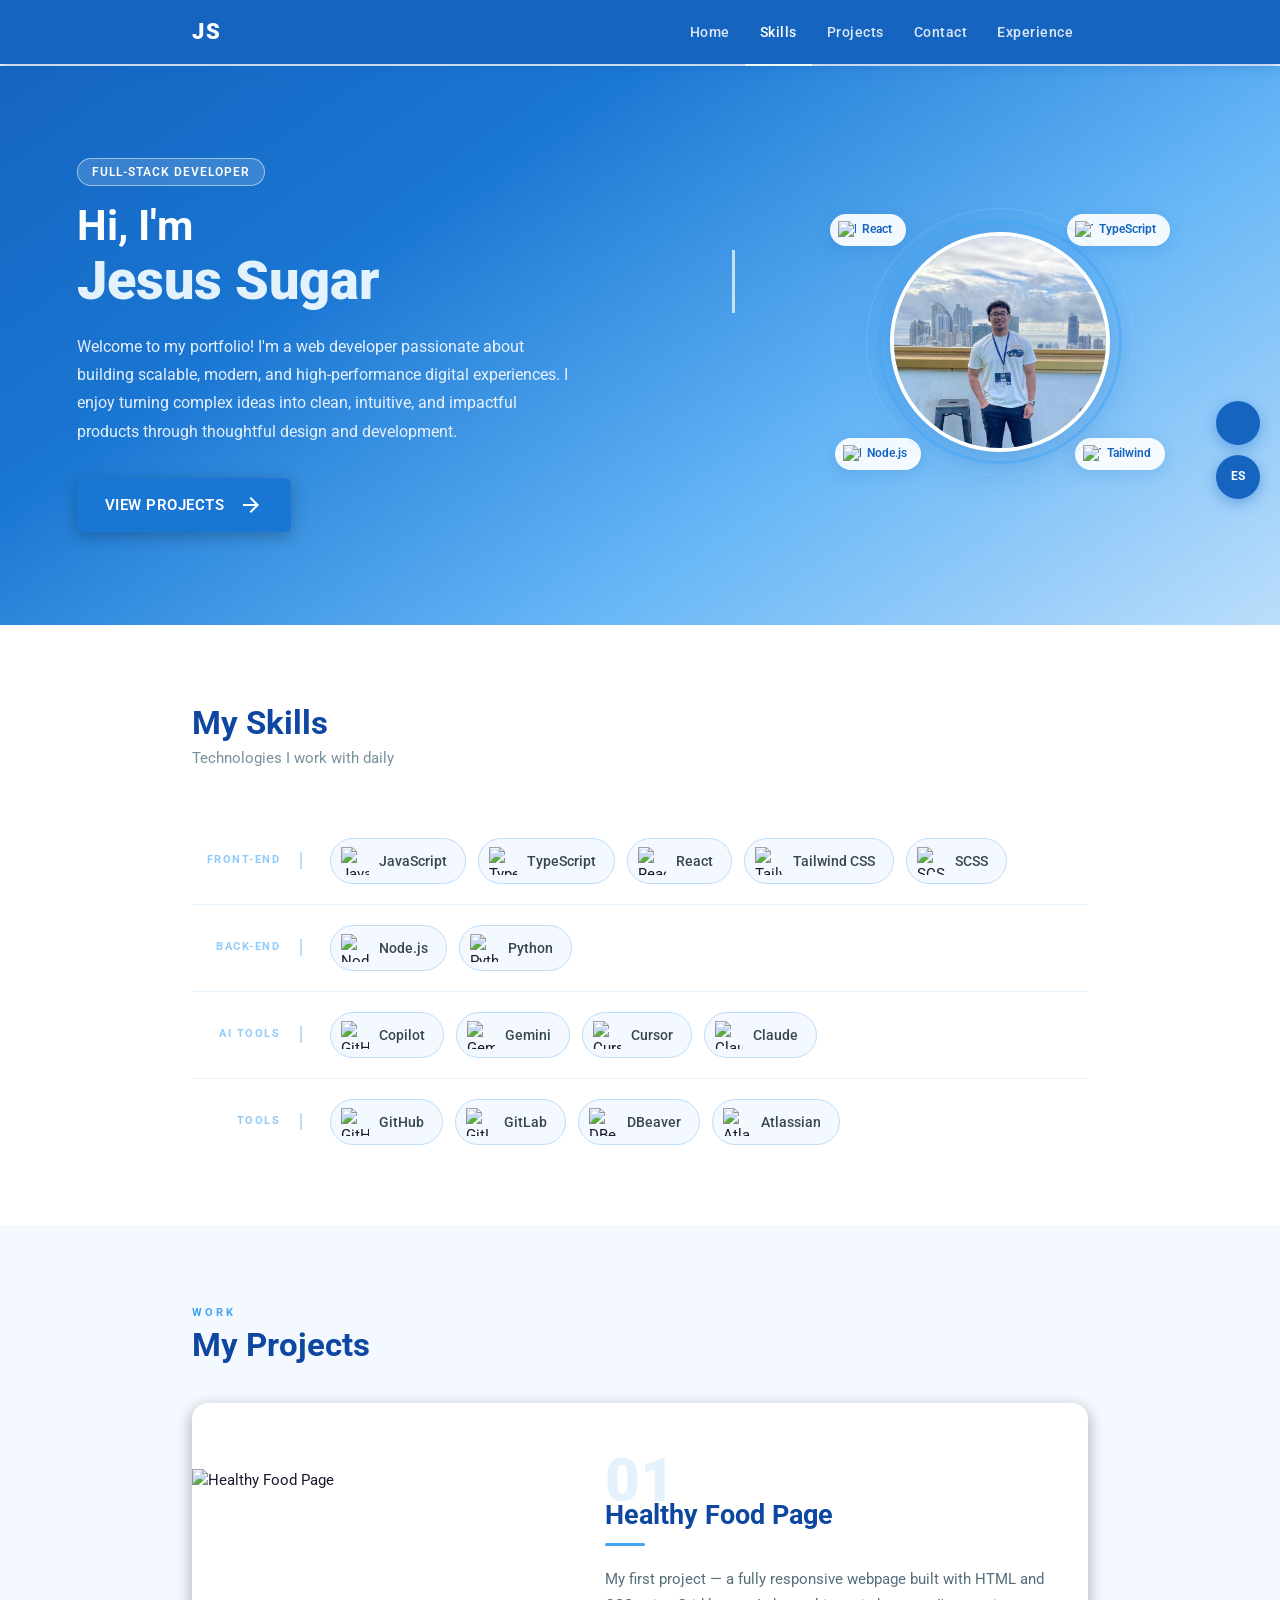
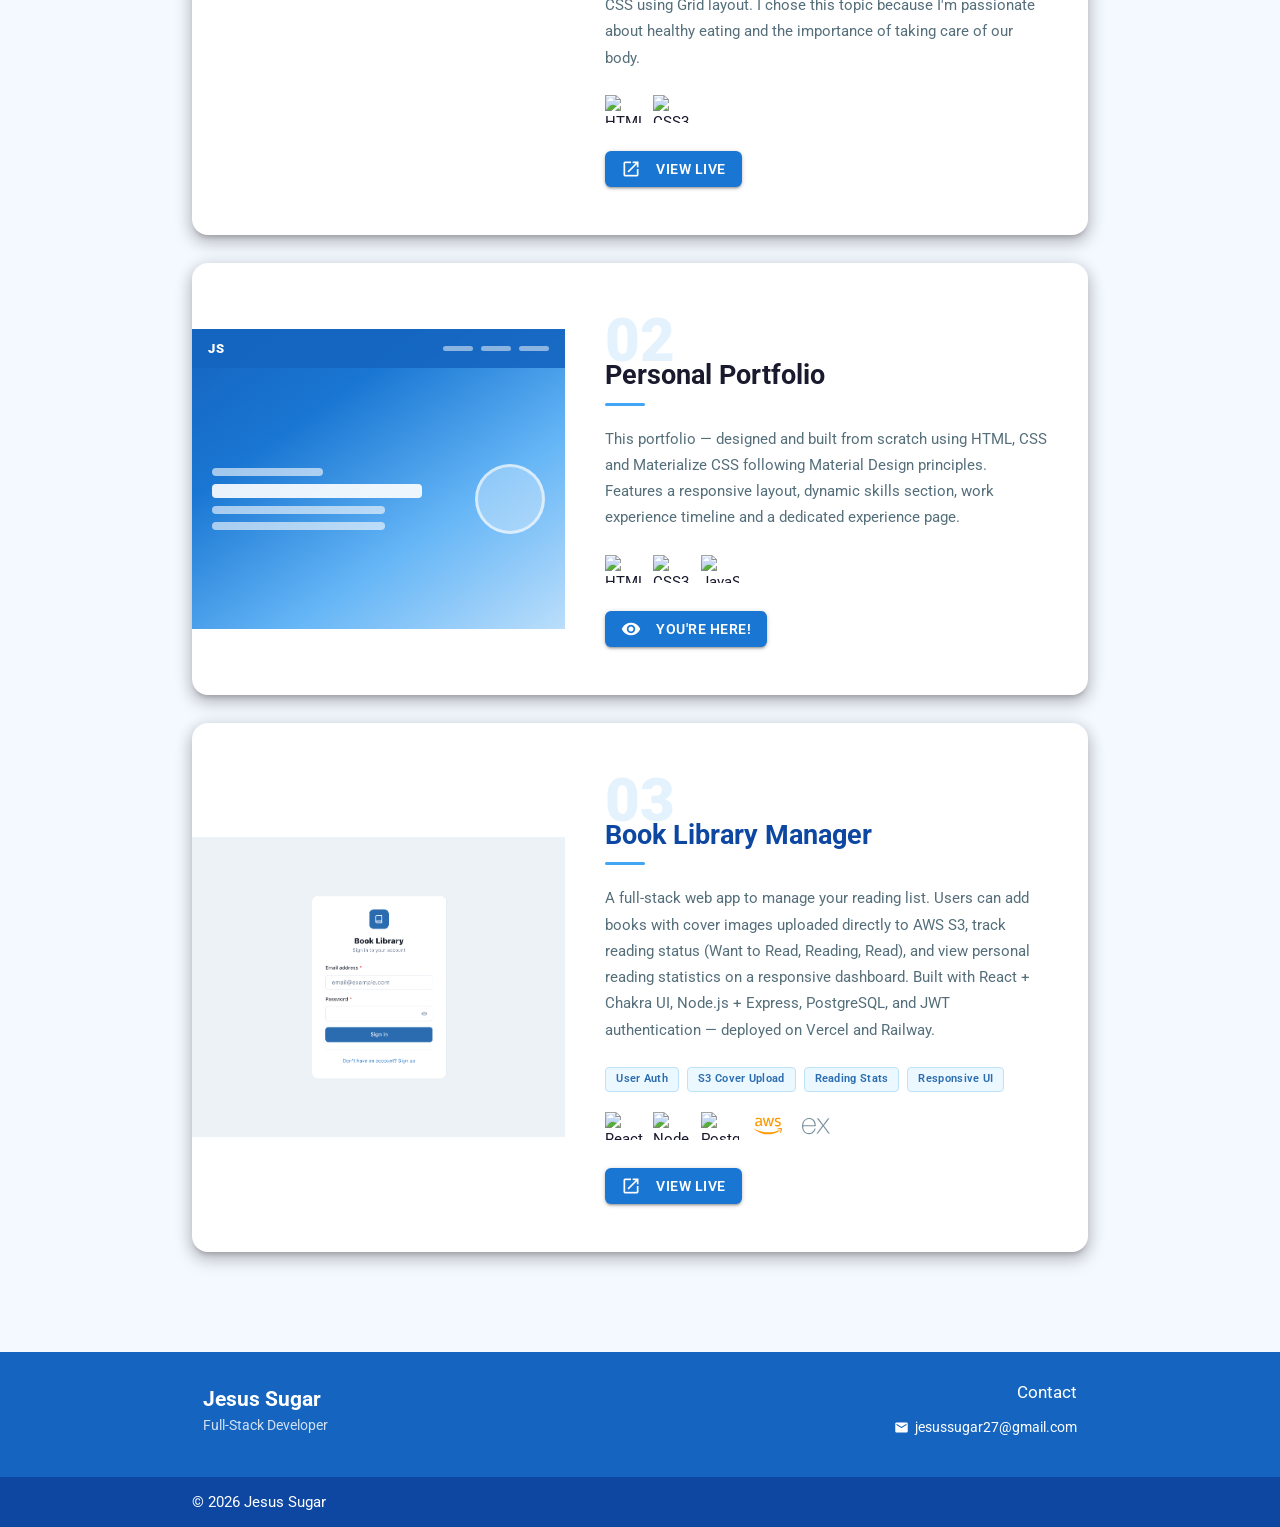
==== commit 9d2cb679: "Update portfolio role to Full-Stack Developer. Align hero badge, footer, meta description, and EN/ES" ====
--- a/index.html
+++ b/index.html
@@ -3,7 +3,7 @@
 <head>
     <meta charset="UTF-8">
     <meta name="viewport" content="width=device-width, initial-scale=1.0">
-    <meta name="description" content="Jesus Sugar - Frontend Web Developer Portfolio">
+    <meta name="description" content="Jesus Sugar - Full-Stack Developer Portfolio">
     <link rel="stylesheet" href="https://cdnjs.cloudflare.com/ajax/libs/materialize/1.0.0/css/materialize.min.css">
     <link href="https://fonts.googleapis.com/icon?family=Material+Icons" rel="stylesheet">
     <link href="https://fonts.googleapis.com/css2?family=Roboto:wght@300;400;500;700;900&display=swap" rel="stylesheet">
@@ -218,7 +218,7 @@
             <div class="row">
                 <div class="col s12 m6">
                     <h5 class="white-text footer-name">Jesus Sugar</h5>
-                    <p class="white-text footer-role" data-i18n="footer.role">Frontend Web Developer</p>
+                    <p class="white-text footer-role" data-i18n="footer.role">Full-Stack Developer</p>
                 </div>
                 <div class="col s12 m6 right-align-on-desktop">
                     <h6 class="white-text" data-i18n="footer.contact">Contact</h6>
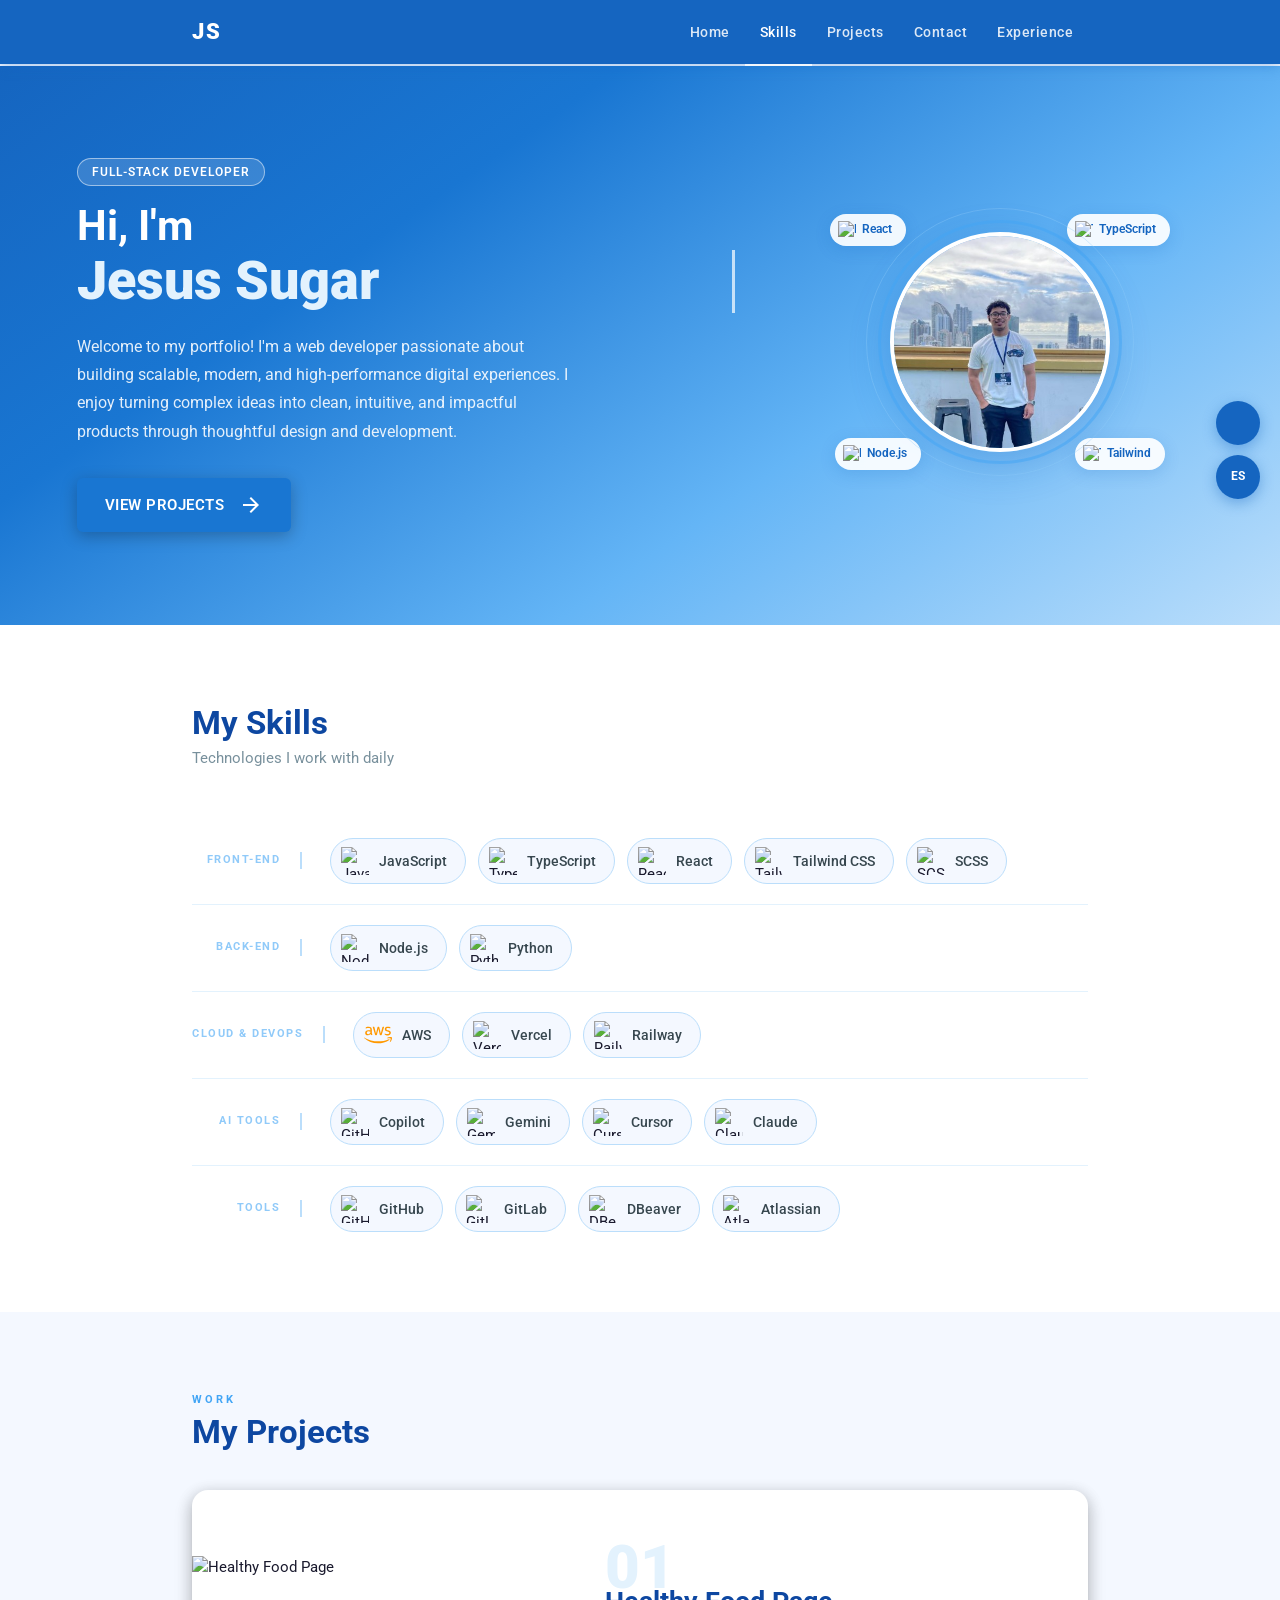
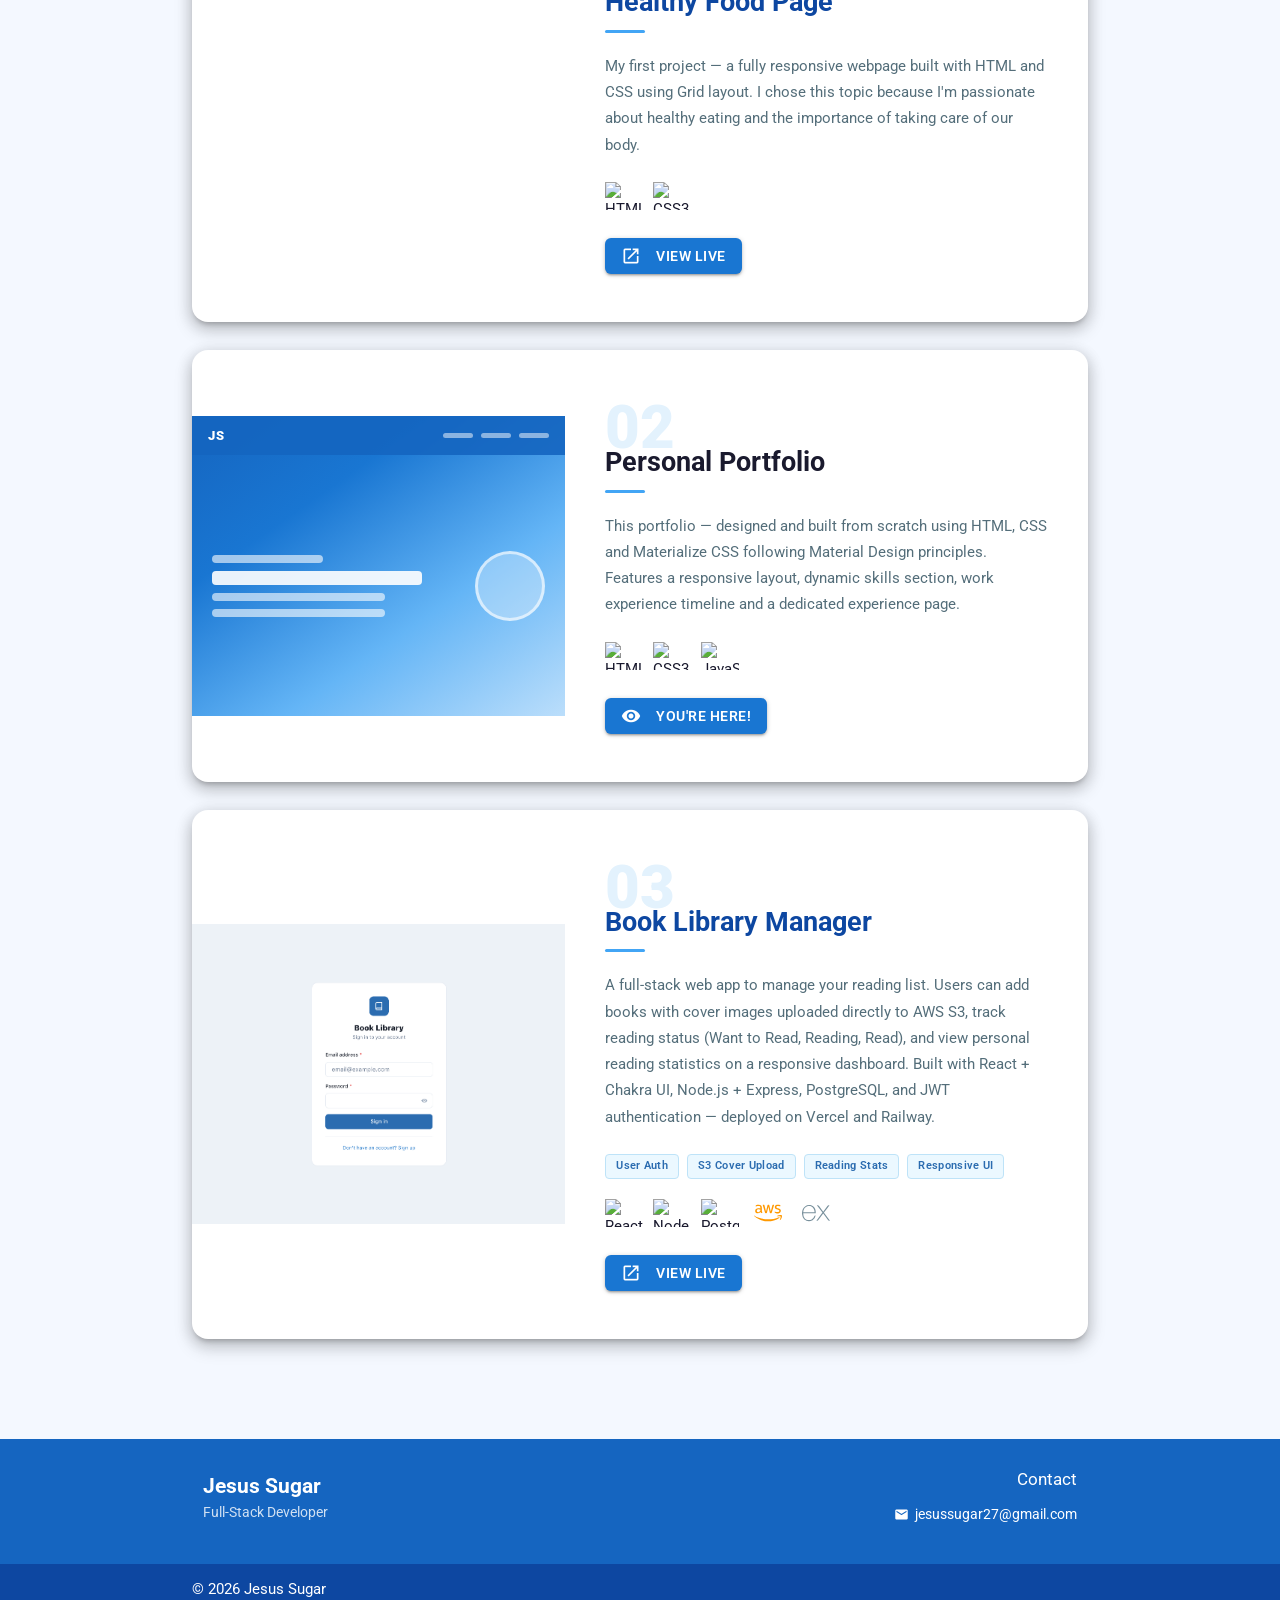
==== commit 1602bb38: "Add Cloud & DevOps skills section to portfolio. Include AWS, Vercel, and Railway with bilingual labe" ====
--- a/index.html
+++ b/index.html
@@ -99,6 +99,14 @@
                     </div>
                 </div>
                 <div class="skill-group">
+                    <div class="skill-label" data-i18n="skills.cloud">Cloud &amp; DevOps</div>
+                    <div class="skill-chips">
+                        <div class="tech-chip hoverable"><img src="./Picture/aws.svg" alt="AWS"><span>AWS</span></div>
+                        <div class="tech-chip hoverable"><img src="https://cdn.simpleicons.org/vercel/000000" alt="Vercel"><span>Vercel</span></div>
+                        <div class="tech-chip hoverable"><img src="https://cdn.simpleicons.org/railway/0B0D0E" alt="Railway"><span>Railway</span></div>
+                    </div>
+                </div>
+                <div class="skill-group">
                     <div class="skill-label" data-i18n="skills.ai">AI Tools</div>
                     <div class="skill-chips">
                         <div class="tech-chip hoverable"><img src="https://cdn.simpleicons.org/githubcopilot/1565C0" alt="GitHub Copilot"><span>Copilot</span></div>
--- a/Style.css
+++ b/Style.css
@@ -642,6 +642,8 @@
 [data-theme="dark"] .timeline-card         { background-color: #161b22; }
 [data-theme="dark"] .tech-chip             { background-color: #21262d; border-color: #30363d; }
 [data-theme="dark"] .tech-chip span        { color: #c9d1d9; }
+[data-theme="dark"] .tech-chip img[alt="Vercel"] { filter: invert(1); }
+[data-theme="dark"] .tech-chip img[alt="Railway"] { filter: invert(1); }
 [data-theme="dark"] .skill-group           { border-bottom-color: #21262d; }
 [data-theme="dark"] .section-title         { color: #58a6ff; }
 [data-theme="dark"] .section-subtitle      { color: #8b949e; }
